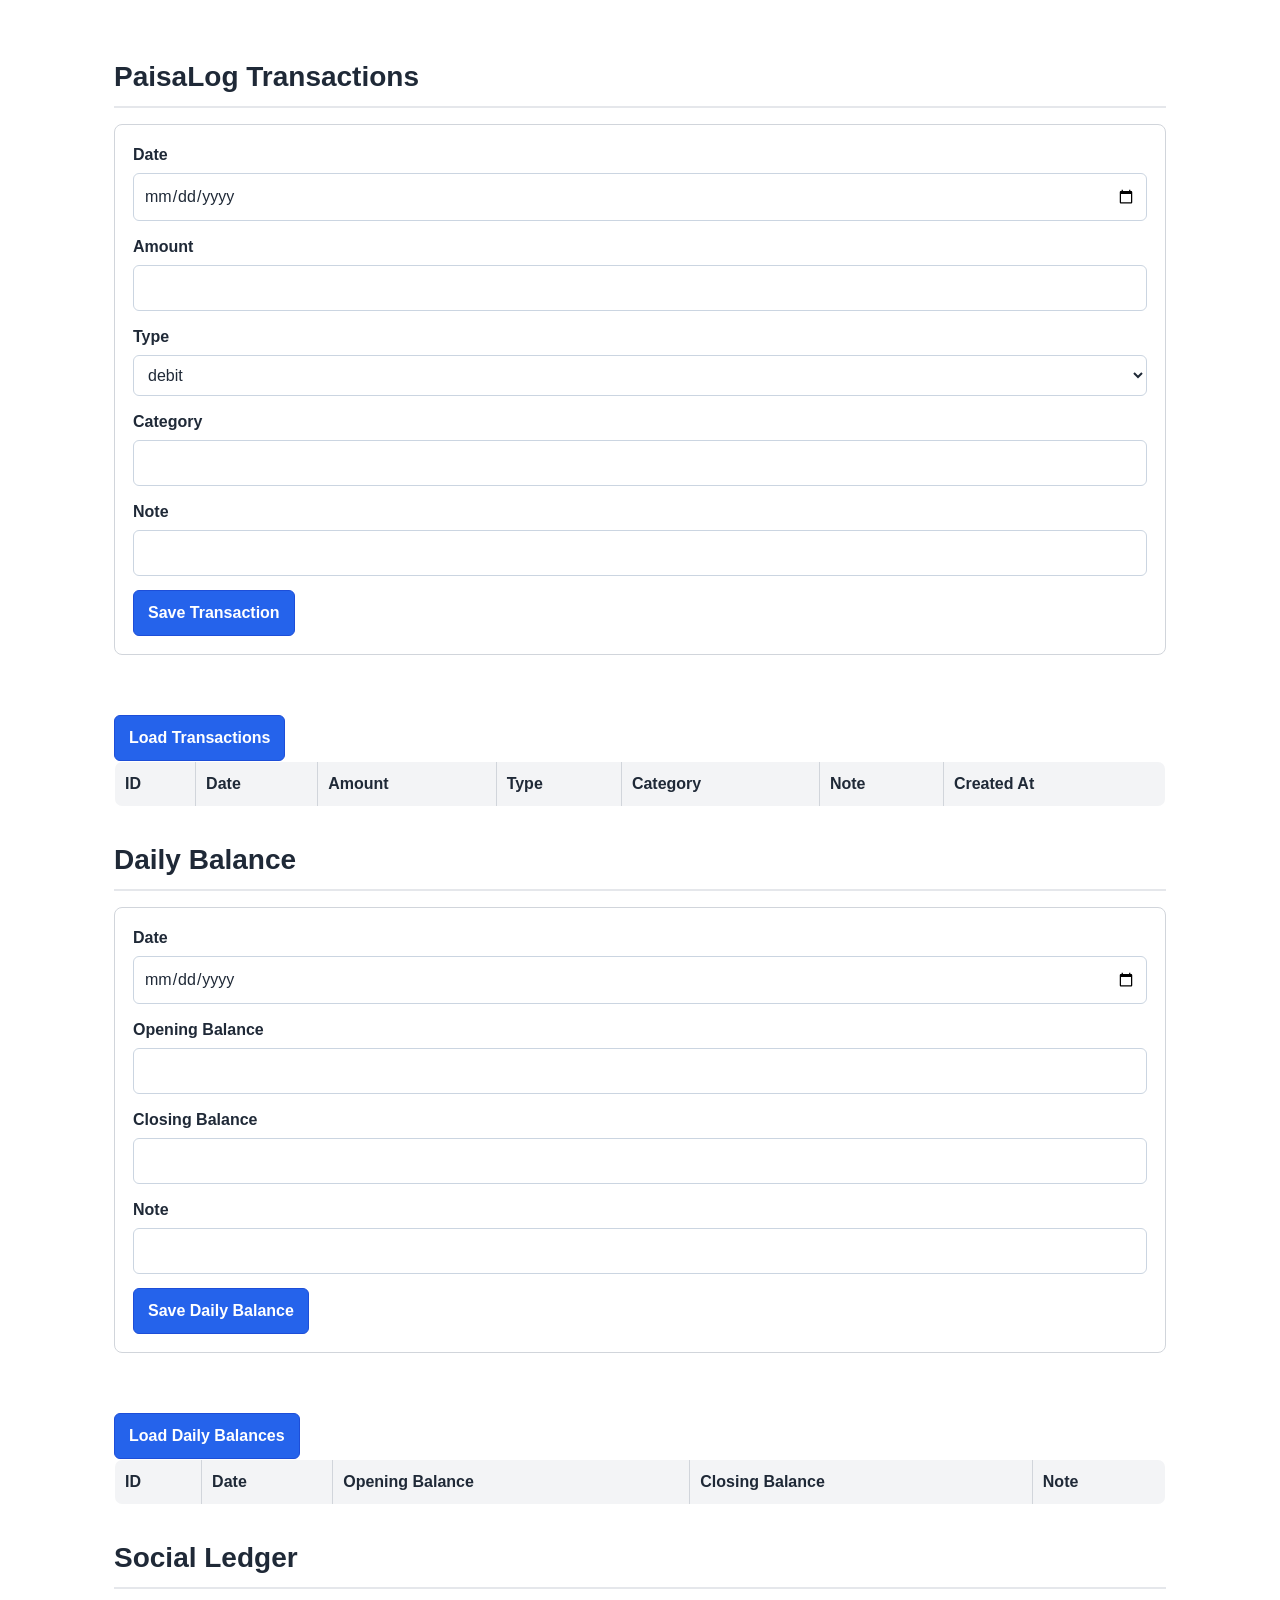
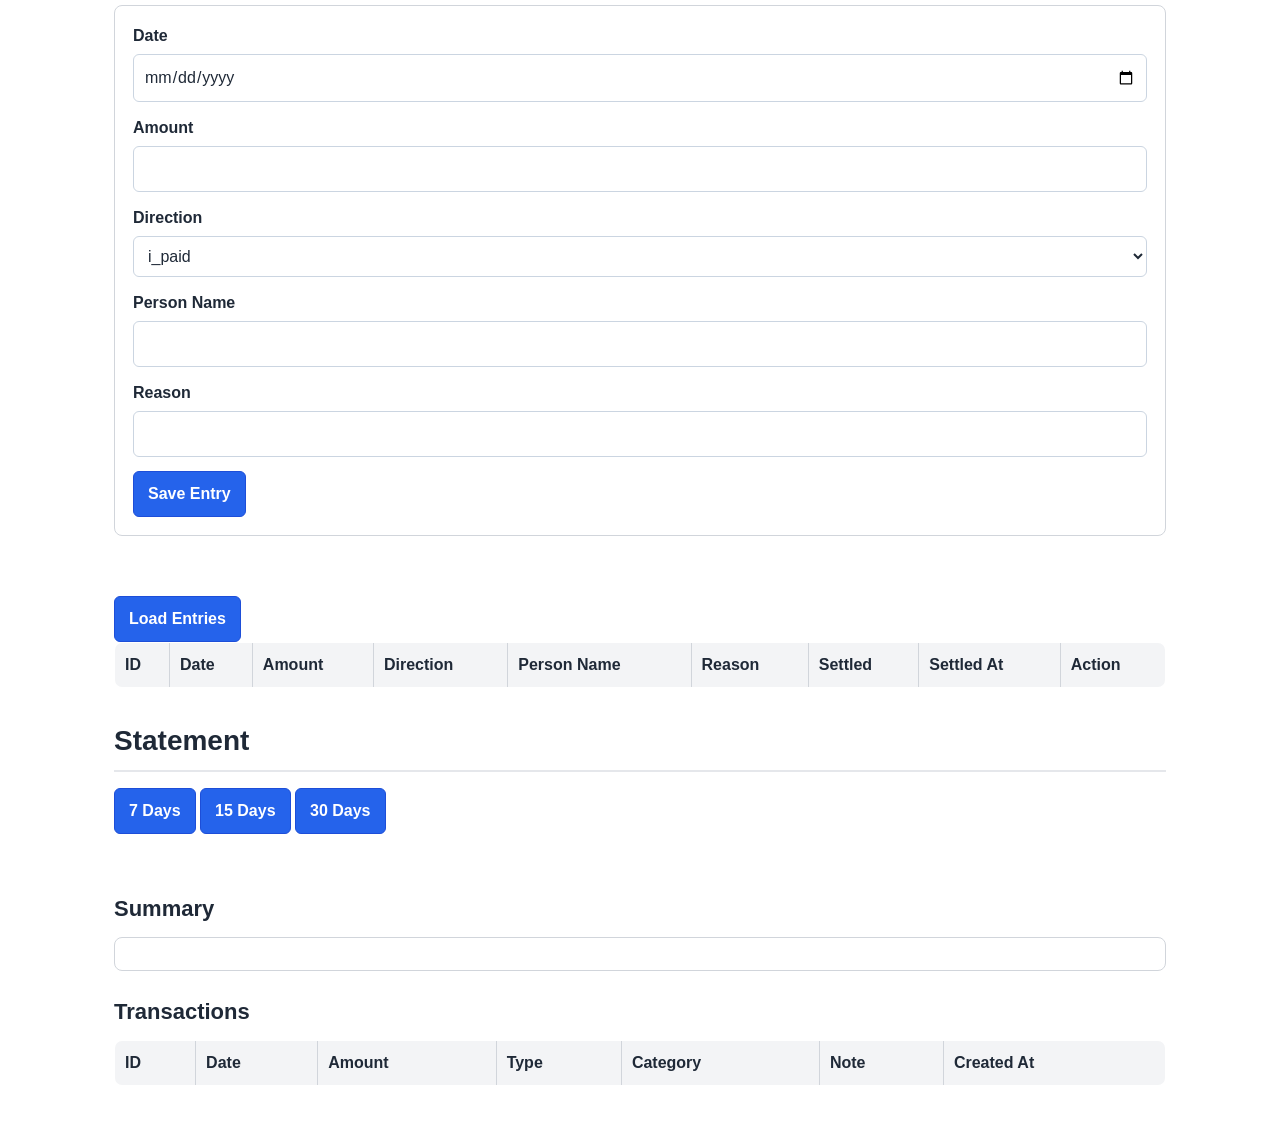
==== frontend/index.html @ 19e76c0c "refactor: move CSS to separate style.css file" ====
<!DOCTYPE html>
<html lang="en">
<head>
    <meta charset="UTF-8">
    <meta name="viewport" content="width=device-width, initial-scale=1.0">
    <title>PaisaLog</title>
    <link rel="stylesheet" href="style.css">
</head>
<body>
    <h1>PaisaLog Transactions</h1>

    <form id="transaction-form">
        <div>
            <label for="date">Date</label>
            <input type="date" id="date" name="date" required>
        </div>

        <div>
            <label for="amount">Amount</label>
            <input type="number" id="amount" name="amount" step="0.01" required>
        </div>

        <div>
            <label for="type">Type</label>
            <select id="type" name="type" required>
                <option value="debit">debit</option>
                <option value="credit">credit</option>
                <option value="deposit">deposit</option>
            </select>
        </div>

        <div>
            <label for="category">Category</label>
            <input type="text" id="category" name="category" required>
        </div>

        <div>
            <label for="note">Note</label>
            <input type="text" id="note" name="note">
        </div>

        <button type="submit">Save Transaction</button>
    </form>

    <p id="message"></p>

    <button type="button" id="load-transactions">Load Transactions</button>

    <table border="1">
        <thead>
            <tr>
                <th>ID</th>
                <th>Date</th>
                <th>Amount</th>
                <th>Type</th>
                <th>Category</th>
                <th>Note</th>
                <th>Created At</th>
            </tr>
        </thead>
        <tbody id="transactions-table-body"></tbody>
    </table>

    <h1>Daily Balance</h1>

    <form id="daily-balance-form">
        <div>
            <label for="daily-balance-date">Date</label>
            <input type="date" id="daily-balance-date" name="date" required>
        </div>

        <div>
            <label for="opening-balance">Opening Balance</label>
            <input type="number" id="opening-balance" name="opening_balance" step="0.01" required>
        </div>

        <div>
            <label for="closing-balance">Closing Balance</label>
            <input type="number" id="closing-balance" name="closing_balance" step="0.01" required>
        </div>

        <div>
            <label for="daily-balance-note">Note</label>
            <input type="text" id="daily-balance-note" name="note">
        </div>

        <button type="submit">Save Daily Balance</button>
    </form>

    <p id="daily-balance-message"></p>

    <button type="button" id="load-daily-balances">Load Daily Balances</button>

    <table border="1">
        <thead>
            <tr>
                <th>ID</th>
                <th>Date</th>
                <th>Opening Balance</th>
                <th>Closing Balance</th>
                <th>Note</th>
            </tr>
        </thead>
        <tbody id="daily-balances-table-body"></tbody>
    </table>

    <h1>Social Ledger</h1>

    <form id="social-ledger-form">
        <div>
            <label for="social-ledger-date">Date</label>
            <input type="date" id="social-ledger-date" name="date" required>
        </div>

        <div>
            <label for="social-ledger-amount">Amount</label>
            <input type="number" id="social-ledger-amount" name="amount" step="0.01" required>
        </div>

        <div>
            <label for="direction">Direction</label>
            <select id="direction" name="direction" required>
                <option value="i_paid">i_paid</option>
                <option value="they_paid">they_paid</option>
            </select>
        </div>

        <div>
            <label for="person-name">Person Name</label>
            <input type="text" id="person-name" name="person_name" required>
        </div>

        <div>
            <label for="reason">Reason</label>
            <input type="text" id="reason" name="reason">
        </div>

        <button type="submit">Save Entry</button>
    </form>

    <p id="social-ledger-message"></p>

    <button type="button" id="load-social-ledger">Load Entries</button>

    <table border="1">
        <thead>
            <tr>
                <th>ID</th>
                <th>Date</th>
                <th>Amount</th>
                <th>Direction</th>
                <th>Person Name</th>
                <th>Reason</th>
                <th>Settled</th>
                <th>Settled At</th>
                <th>Action</th>
            </tr>
        </thead>
        <tbody id="social-ledger-table-body"></tbody>
    </table>

    <h1>Statement</h1>

    <button type="button" id="statement-7-days">7 Days</button>
    <button type="button" id="statement-15-days">15 Days</button>
    <button type="button" id="statement-30-days">30 Days</button>

    <p id="statement-message"></p>

    <h2>Summary</h2>
    <div id="statement-summary"></div>

    <h2>Transactions</h2>
    <table border="1">
        <thead>
            <tr>
                <th>ID</th>
                <th>Date</th>
                <th>Amount</th>
                <th>Type</th>
                <th>Category</th>
                <th>Note</th>
                <th>Created At</th>
            </tr>
        </thead>
        <tbody id="statement-transactions-table-body"></tbody>
    </table>

    <script>
        const API_BASE_URL = "http://127.0.0.1:8000";

        const transactionForm = document.getElementById("transaction-form");
        const message = document.getElementById("message");
        const loadTransactionsButton = document.getElementById("load-transactions");
        const transactionsTableBody = document.getElementById("transactions-table-body");
        const dailyBalanceForm = document.getElementById("daily-balance-form");
        const dailyBalanceMessage = document.getElementById("daily-balance-message");
        const loadDailyBalancesButton = document.getElementById("load-daily-balances");
        const dailyBalancesTableBody = document.getElementById("daily-balances-table-body");
        const socialLedgerForm = document.getElementById("social-ledger-form");
        const socialLedgerMessage = document.getElementById("social-ledger-message");
        const loadSocialLedgerButton = document.getElementById("load-social-ledger");
        const socialLedgerTableBody = document.getElementById("social-ledger-table-body");
        const statement7DaysButton = document.getElementById("statement-7-days");
        const statement15DaysButton = document.getElementById("statement-15-days");
        const statement30DaysButton = document.getElementById("statement-30-days");
        const statementMessage = document.getElementById("statement-message");
        const statementSummary = document.getElementById("statement-summary");
        const statementTransactionsTableBody = document.getElementById("statement-transactions-table-body");

        transactionForm.addEventListener("submit", async function (event) {
            event.preventDefault();

            const transaction = {
                date: document.getElementById("date").value,
                amount: Number(document.getElementById("amount").value),
                type: document.getElementById("type").value,
                category: document.getElementById("category").value,
                note: document.getElementById("note").value
            };

            try {
                const response = await fetch(`${API_BASE_URL}/transactions`, {
                    method: "POST",
                    headers: {
                        "Content-Type": "application/json"
                    },
                    body: JSON.stringify(transaction)
                });

                if (!response.ok) {
                    throw new Error("Could not save transaction");
                }

                message.textContent = "Transaction saved successfully.";
                transactionForm.reset();
                loadTransactions();
            } catch (error) {
                message.textContent = `Error: ${error.message}`;
            }
        });

        loadTransactionsButton.addEventListener("click", loadTransactions);
        loadDailyBalancesButton.addEventListener("click", loadDailyBalances);
        loadSocialLedgerButton.addEventListener("click", loadSocialLedgerEntries);
        statement7DaysButton.addEventListener("click", function () {
            loadStatement(7);
        });
        statement15DaysButton.addEventListener("click", function () {
            loadStatement(15);
        });
        statement30DaysButton.addEventListener("click", function () {
            loadStatement(30);
        });

        dailyBalanceForm.addEventListener("submit", async function (event) {
            event.preventDefault();

            const dailyBalance = {
                date: document.getElementById("daily-balance-date").value,
                opening_balance: Number(document.getElementById("opening-balance").value),
                closing_balance: Number(document.getElementById("closing-balance").value),
                note: document.getElementById("daily-balance-note").value
            };

            try {
                const response = await fetch(`${API_BASE_URL}/daily-balance`, {
                    method: "POST",
                    headers: {
                        "Content-Type": "application/json"
                    },
                    body: JSON.stringify(dailyBalance)
                });

                if (!response.ok) {
                    throw new Error("Could not save daily balance");
                }

                dailyBalanceMessage.textContent = "Daily balance saved successfully.";
                dailyBalanceForm.reset();
                loadDailyBalances();
            } catch (error) {
                dailyBalanceMessage.textContent = `Error: ${error.message}`;
            }
        });

        socialLedgerForm.addEventListener("submit", async function (event) {
            event.preventDefault();

            const socialLedgerEntry = {
                date: document.getElementById("social-ledger-date").value,
                amount: Number(document.getElementById("social-ledger-amount").value),
                direction: document.getElementById("direction").value,
                person_name: document.getElementById("person-name").value,
                reason: document.getElementById("reason").value
            };

            try {
                const response = await fetch(`${API_BASE_URL}/social-ledger`, {
                    method: "POST",
                    headers: {
                        "Content-Type": "application/json"
                    },
                    body: JSON.stringify(socialLedgerEntry)
                });

                if (!response.ok) {
                    throw new Error("Could not save social ledger entry");
                }

                socialLedgerMessage.textContent = "Social ledger entry saved successfully.";
                socialLedgerForm.reset();
                loadSocialLedgerEntries();
            } catch (error) {
                socialLedgerMessage.textContent = `Error: ${error.message}`;
            }
        });

        async function loadTransactions() {
            try {
                const response = await fetch(`${API_BASE_URL}/transactions`);

                if (!response.ok) {
                    throw new Error("Could not load transactions");
                }

                const transactions = await response.json();
                transactionsTableBody.innerHTML = "";

                for (const transaction of transactions) {
                    const row = document.createElement("tr");

                    row.innerHTML = `
                        <td>${transaction.id}</td>
                        <td>${transaction.date}</td>
                        <td>${transaction.amount}</td>
                        <td>${transaction.type}</td>
                        <td>${transaction.category}</td>
                        <td>${transaction.note || ""}</td>
                        <td>${transaction.created_at}</td>
                    `;

                    transactionsTableBody.appendChild(row);
                }
            } catch (error) {
                message.textContent = `Error: ${error.message}`;
            }
        }

        async function loadDailyBalances() {
            try {
                const response = await fetch(`${API_BASE_URL}/daily-balance`);

                if (!response.ok) {
                    throw new Error("Could not load daily balances");
                }

                const dailyBalances = await response.json();
                dailyBalancesTableBody.innerHTML = "";

                for (const dailyBalance of dailyBalances) {
                    const row = document.createElement("tr");

                    row.innerHTML = `
                        <td>${dailyBalance.id}</td>
                        <td>${dailyBalance.date}</td>
                        <td>${dailyBalance.opening_balance}</td>
                        <td>${dailyBalance.closing_balance}</td>
                        <td>${dailyBalance.note || ""}</td>
                    `;

                    dailyBalancesTableBody.appendChild(row);
                }
            } catch (error) {
                dailyBalanceMessage.textContent = `Error: ${error.message}`;
            }
        }

        async function loadSocialLedgerEntries() {
            try {
                const response = await fetch(`${API_BASE_URL}/social-ledger`);

                if (!response.ok) {
                    throw new Error("Could not load social ledger entries");
                }

                const socialLedgerEntries = await response.json();
                socialLedgerTableBody.innerHTML = "";

                for (const entry of socialLedgerEntries) {
                    const row = document.createElement("tr");
                    const settleButton = entry.is_settled ? "" : `<button type="button" onclick="settleSocialLedgerEntry(${entry.id})">Settle</button>`;

                    row.innerHTML = `
                        <td>${entry.id}</td>
                        <td>${entry.date}</td>
                        <td>${entry.amount}</td>
                        <td>${entry.direction}</td>
                        <td>${entry.person_name}</td>
                        <td>${entry.reason || ""}</td>
                        <td>${entry.is_settled ? "Yes" : "No"}</td>
                        <td>${entry.settled_at || ""}</td>
                        <td>${settleButton}</td>
                    `;

                    socialLedgerTableBody.appendChild(row);
                }
            } catch (error) {
                socialLedgerMessage.textContent = `Error: ${error.message}`;
            }
        }

        async function settleSocialLedgerEntry(id) {
            try {
                const response = await fetch(`${API_BASE_URL}/social-ledger/${id}/settle`, {
                    method: "PATCH"
                });

                if (!response.ok) {
                    throw new Error("Could not settle social ledger entry");
                }

                socialLedgerMessage.textContent = "Social ledger entry settled successfully.";
                loadSocialLedgerEntries();
            } catch (error) {
                socialLedgerMessage.textContent = `Error: ${error.message}`;
            }
        }

        async function loadStatement(days) {
            try {
                const response = await fetch(`${API_BASE_URL}/statement?range=${days}`);

                if (!response.ok) {
                    throw new Error("Could not load statement");
                }

                const statement = await response.json();

                statementMessage.textContent = "";
                statementSummary.innerHTML = `
                    <p>Date From: ${statement.date_from}</p>
                    <p>Date To: ${statement.date_to}</p>
                    <p>Total Debit: ${statement.total_debit}</p>
                    <p>Total Credit: ${statement.total_credit}</p>
                    <p>Total Deposit: ${statement.total_deposit}</p>
                    <p>Net: ${statement.net}</p>
                `;

                statementTransactionsTableBody.innerHTML = "";

                for (const transaction of statement.transactions) {
                    const row = document.createElement("tr");

                    row.innerHTML = `
                        <td>${transaction.id}</td>
                        <td>${transaction.date}</td>
                        <td>${transaction.amount}</td>
                        <td>${transaction.type}</td>
                        <td>${transaction.category}</td>
                        <td>${transaction.note || ""}</td>
                        <td>${transaction.created_at}</td>
                    `;

                    statementTransactionsTableBody.appendChild(row);
                }
            } catch (error) {
                statementMessage.textContent = `Error: ${error.message}`;
            }
        }
    </script>
</body>
</html>
---- frontend/style.css ----
* {
    box-sizing: border-box;
}

body {
    max-width: 1100px;
    margin: 0 auto;
    padding: 24px;
    background: #ffffff;
    color: #1f2937;
    font-family: Arial, sans-serif;
    line-height: 1.5;
}

h1 {
    margin: 32px 0 16px;
    padding-bottom: 8px;
    border-bottom: 2px solid #e5e7eb;
    font-size: 28px;
}

h2 {
    margin: 24px 0 12px;
    font-size: 22px;
}

form,
table,
#statement-summary {
    width: 100%;
    margin-bottom: 20px;
    border: 1px solid #d1d5db;
    border-radius: 8px;
    background: #ffffff;
}

form {
    padding: 18px;
}

form div {
    margin-bottom: 14px;
}

label {
    display: block;
    margin-bottom: 6px;
    font-weight: 600;
}

input,
select {
    width: 100%;
    padding: 10px;
    border: 1px solid #cbd5e1;
    border-radius: 6px;
    background: #ffffff;
    color: #1f2937;
    font: inherit;
}

input:focus,
select:focus {
    outline: 2px solid #2563eb;
    outline-offset: 1px;
    border-color: #2563eb;
}

button {
    padding: 10px 14px;
    border: 1px solid #1d4ed8;
    border-radius: 6px;
    background: #2563eb;
    color: #ffffff;
    font: inherit;
    font-weight: 600;
    cursor: pointer;
}

button:hover {
    background: #1d4ed8;
}

p {
    min-height: 24px;
    margin: 10px 0 16px;
}

table {
    border-collapse: collapse;
    overflow: hidden;
}

th,
td {
    padding: 10px;
    border: 1px solid #d1d5db;
    text-align: left;
    vertical-align: top;
}

th {
    background: #f3f4f6;
    font-weight: 700;
}

tbody tr:nth-child(even) {
    background: #f9fafb;
}

tbody tr:hover {
    background: #eef2ff;
}

#statement-summary {
    padding: 16px;
}

#statement-summary p {
    margin: 6px 0;
    min-height: 0;
}

@media (max-width: 700px) {
    body {
        padding: 14px;
    }

    h1 {
        font-size: 24px;
    }

    h2 {
        font-size: 20px;
    }

    table {
        display: block;
        overflow-x: auto;
        white-space: nowrap;
    }

    button {
        width: 100%;
        margin-bottom: 8px;
    }
}
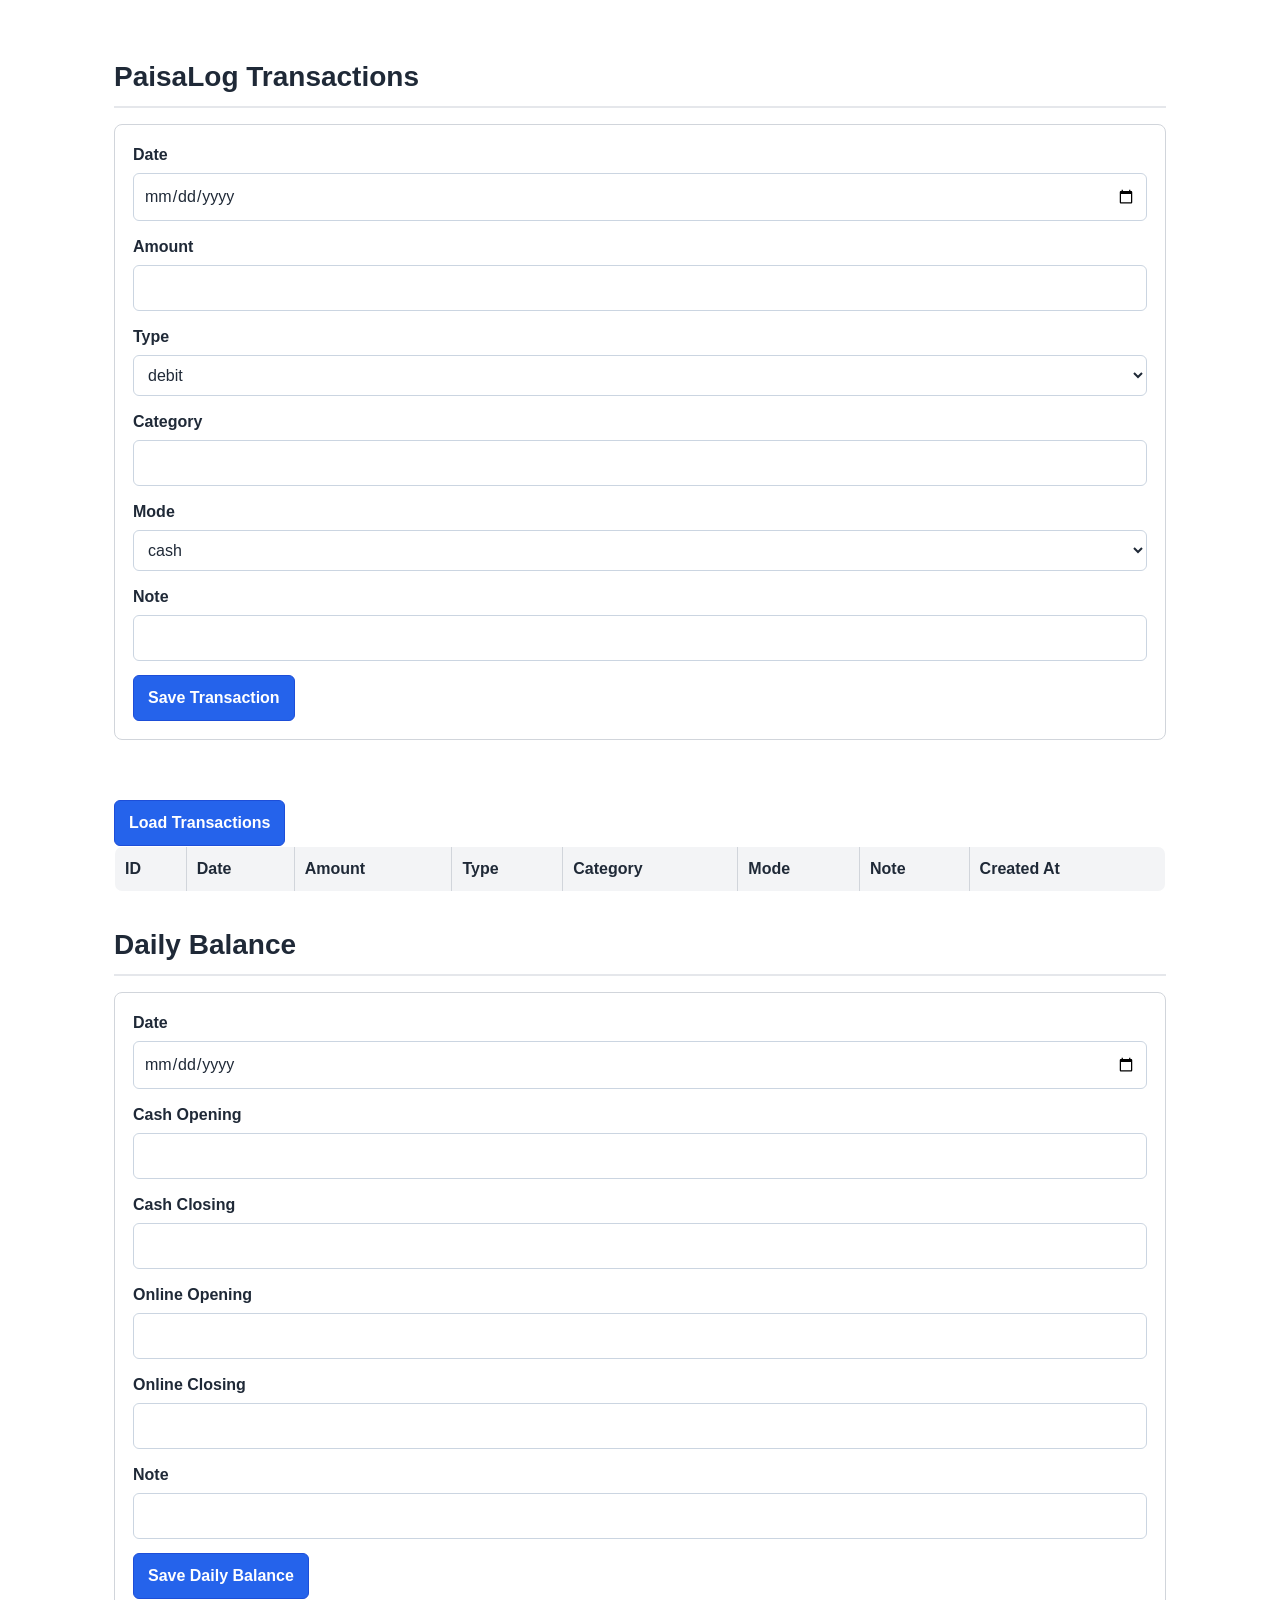
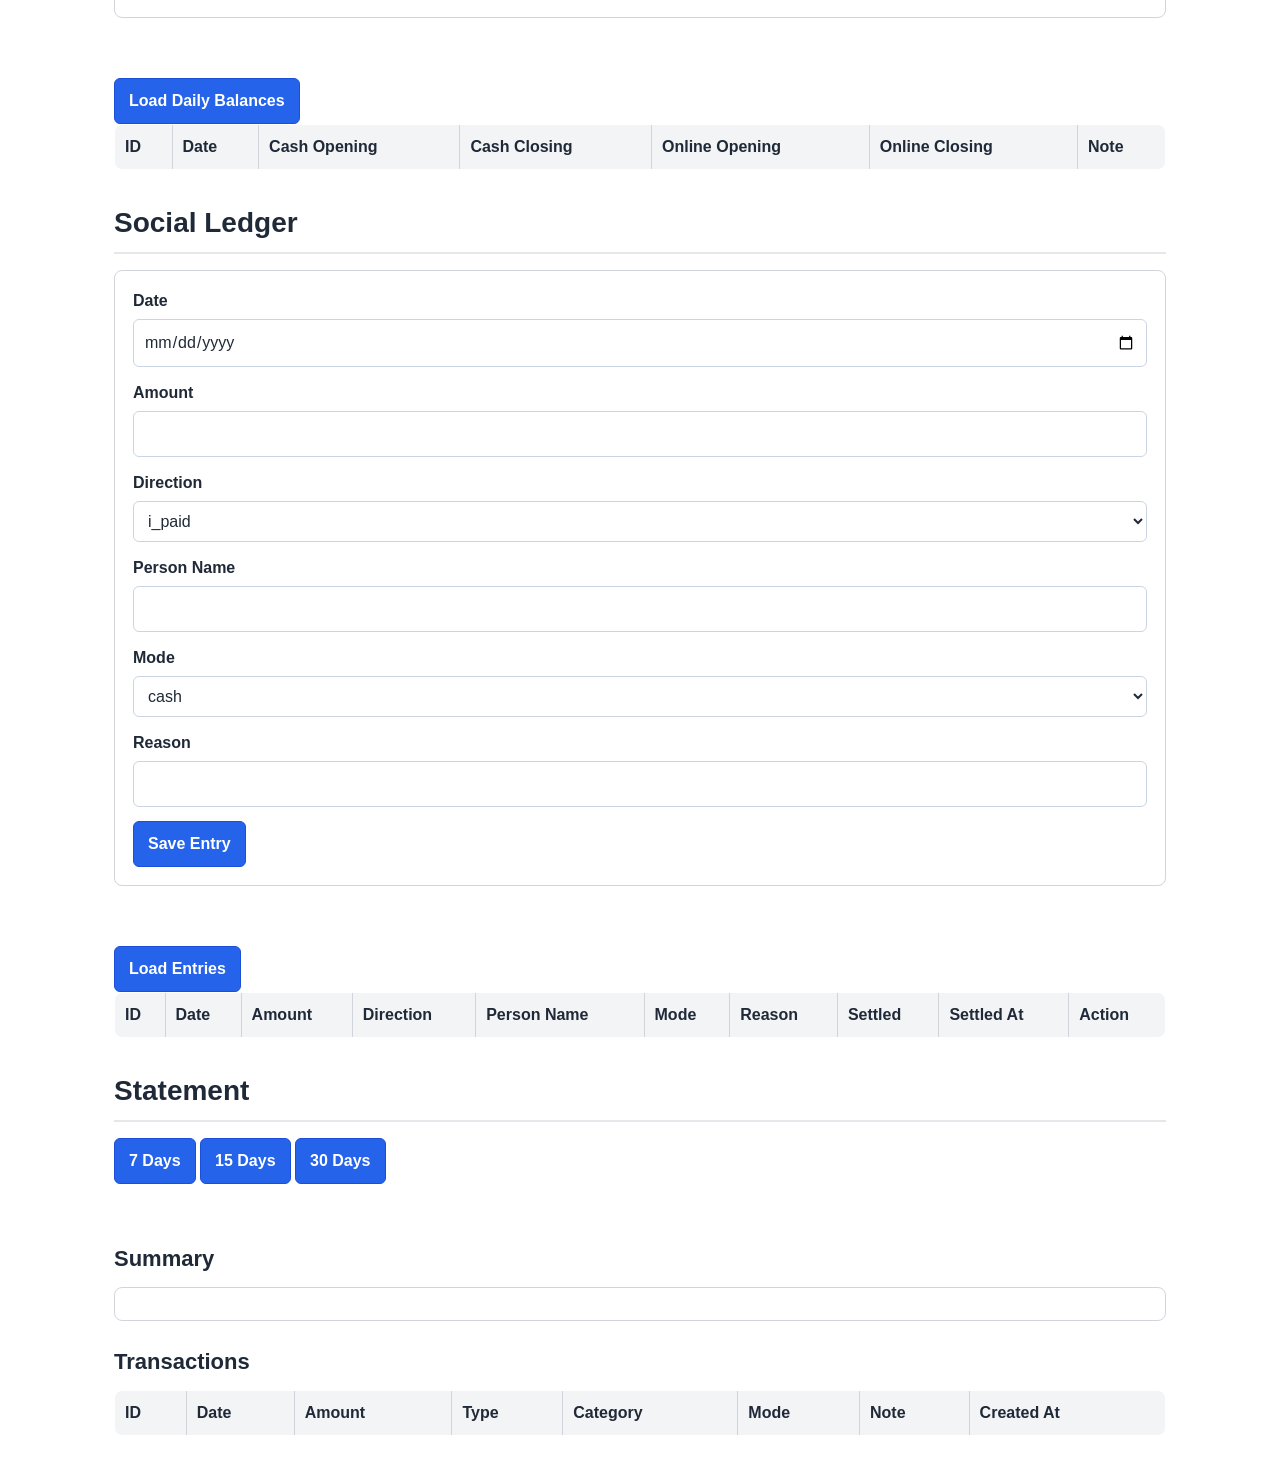
==== commit 2df43d6b: "feat: add cash/online mode to transactions, daily balance, and social ledger" ====
--- a/frontend/index.html
+++ b/frontend/index.html
@@ -35,6 +35,14 @@
         </div>
 
         <div>
+            <label for="mode">Mode</label>
+            <select id="mode" name="mode" required>
+                <option value="cash">cash</option>
+                <option value="online">online</option>
+            </select>
+        </div>
+
+        <div>
             <label for="note">Note</label>
             <input type="text" id="note" name="note">
         </div>
@@ -54,6 +62,7 @@
                 <th>Amount</th>
                 <th>Type</th>
                 <th>Category</th>
+                <th>Mode</th>
                 <th>Note</th>
                 <th>Created At</th>
             </tr>
@@ -70,13 +79,23 @@
         </div>
 
         <div>
-            <label for="opening-balance">Opening Balance</label>
-            <input type="number" id="opening-balance" name="opening_balance" step="0.01" required>
-        </div>
-
-        <div>
-            <label for="closing-balance">Closing Balance</label>
-            <input type="number" id="closing-balance" name="closing_balance" step="0.01" required>
+            <label for="cash-opening">Cash Opening</label>
+            <input type="number" id="cash-opening" name="cash_opening" step="0.01" required>
+        </div>
+
+        <div>
+            <label for="cash-closing">Cash Closing</label>
+            <input type="number" id="cash-closing" name="cash_closing" step="0.01" required>
+        </div>
+
+        <div>
+            <label for="online-opening">Online Opening</label>
+            <input type="number" id="online-opening" name="online_opening" step="0.01" required>
+        </div>
+
+        <div>
+            <label for="online-closing">Online Closing</label>
+            <input type="number" id="online-closing" name="online_closing" step="0.01" required>
         </div>
 
         <div>
@@ -96,8 +115,10 @@
             <tr>
                 <th>ID</th>
                 <th>Date</th>
-                <th>Opening Balance</th>
-                <th>Closing Balance</th>
+                <th>Cash Opening</th>
+                <th>Cash Closing</th>
+                <th>Online Opening</th>
+                <th>Online Closing</th>
                 <th>Note</th>
             </tr>
         </thead>
@@ -128,6 +149,14 @@
         <div>
             <label for="person-name">Person Name</label>
             <input type="text" id="person-name" name="person_name" required>
+        </div>
+
+        <div>
+            <label for="social-ledger-mode">Mode</label>
+            <select id="social-ledger-mode" name="mode" required>
+                <option value="cash">cash</option>
+                <option value="online">online</option>
+            </select>
         </div>
 
         <div>
@@ -150,6 +179,7 @@
                 <th>Amount</th>
                 <th>Direction</th>
                 <th>Person Name</th>
+                <th>Mode</th>
                 <th>Reason</th>
                 <th>Settled</th>
                 <th>Settled At</th>
@@ -179,6 +209,7 @@
                 <th>Amount</th>
                 <th>Type</th>
                 <th>Category</th>
+                <th>Mode</th>
                 <th>Note</th>
                 <th>Created At</th>
             </tr>
@@ -187,7 +218,9 @@
     </table>
 
     <script>
-        const API_BASE_URL = "http://127.0.0.1:8000";
+        const API_BASE_URL = window.location.hostname === "127.0.0.1" 
+            ? "http://127.0.0.1:8000" 
+            : `http://${window.location.hostname}:8000`;
 
         const transactionForm = document.getElementById("transaction-form");
         const message = document.getElementById("message");
@@ -216,6 +249,7 @@
                 amount: Number(document.getElementById("amount").value),
                 type: document.getElementById("type").value,
                 category: document.getElementById("category").value,
+                mode: document.getElementById("mode").value,
                 note: document.getElementById("note").value
             };
 
@@ -258,8 +292,10 @@
 
             const dailyBalance = {
                 date: document.getElementById("daily-balance-date").value,
-                opening_balance: Number(document.getElementById("opening-balance").value),
-                closing_balance: Number(document.getElementById("closing-balance").value),
+                cash_opening: Number(document.getElementById("cash-opening").value),
+                cash_closing: Number(document.getElementById("cash-closing").value),
+                online_opening: Number(document.getElementById("online-opening").value),
+                online_closing: Number(document.getElementById("online-closing").value),
                 note: document.getElementById("daily-balance-note").value
             };
 
@@ -292,6 +328,7 @@
                 amount: Number(document.getElementById("social-ledger-amount").value),
                 direction: document.getElementById("direction").value,
                 person_name: document.getElementById("person-name").value,
+                mode: document.getElementById("social-ledger-mode").value,
                 reason: document.getElementById("reason").value
             };
 
@@ -336,6 +373,7 @@
                         <td>${transaction.amount}</td>
                         <td>${transaction.type}</td>
                         <td>${transaction.category}</td>
+                        <td>${transaction.mode}</td>
                         <td>${transaction.note || ""}</td>
                         <td>${transaction.created_at}</td>
                     `;
@@ -364,8 +402,10 @@
                     row.innerHTML = `
                         <td>${dailyBalance.id}</td>
                         <td>${dailyBalance.date}</td>
-                        <td>${dailyBalance.opening_balance}</td>
-                        <td>${dailyBalance.closing_balance}</td>
+                        <td>${dailyBalance.cash_opening}</td>
+                        <td>${dailyBalance.cash_closing}</td>
+                        <td>${dailyBalance.online_opening}</td>
+                        <td>${dailyBalance.online_closing}</td>
                         <td>${dailyBalance.note || ""}</td>
                     `;
 
@@ -397,11 +437,21 @@
                         <td>${entry.amount}</td>
                         <td>${entry.direction}</td>
                         <td>${entry.person_name}</td>
+                        <td>${entry.mode}</td>
                         <td>${entry.reason || ""}</td>
                         <td>${entry.is_settled ? "Yes" : "No"}</td>
                         <td>${entry.settled_at || ""}</td>
                         <td>${settleButton}</td>
                     `;
+
+                    // Apply row classes based on direction and settled state
+                    if (entry.is_settled) {
+                        row.classList.add('ledger-settled');
+                    } else if (entry.direction === 'i_paid') {
+                        row.classList.add('ledger-i-paid');
+                    } else if (entry.direction === 'they_paid') {
+                        row.classList.add('ledger-they-paid');
+                    }
 
                     socialLedgerTableBody.appendChild(row);
                 }
@@ -458,6 +508,7 @@
                         <td>${transaction.amount}</td>
                         <td>${transaction.type}</td>
                         <td>${transaction.category}</td>
+                        <td>${transaction.mode}</td>
                         <td>${transaction.note || ""}</td>
                         <td>${transaction.created_at}</td>
                     `;
--- a/frontend/style.css
+++ b/frontend/style.css
@@ -112,6 +112,22 @@
     background: #eef2ff;
 }
 
+/* Social ledger row states */
+tbody tr.ledger-i-paid {
+    background-color: #fff4e6;
+}
+
+tbody tr.ledger-they-paid {
+    background-color: #ecfdf0;
+}
+
+/* Settled entries look faded and slightly crossed out */
+tbody tr.ledger-settled {
+    background-color: #f3f4f6;
+    color: #6b7280;
+    opacity: 0.85;
+    text-decoration: line-through;
+}
 #statement-summary {
     padding: 16px;
 }
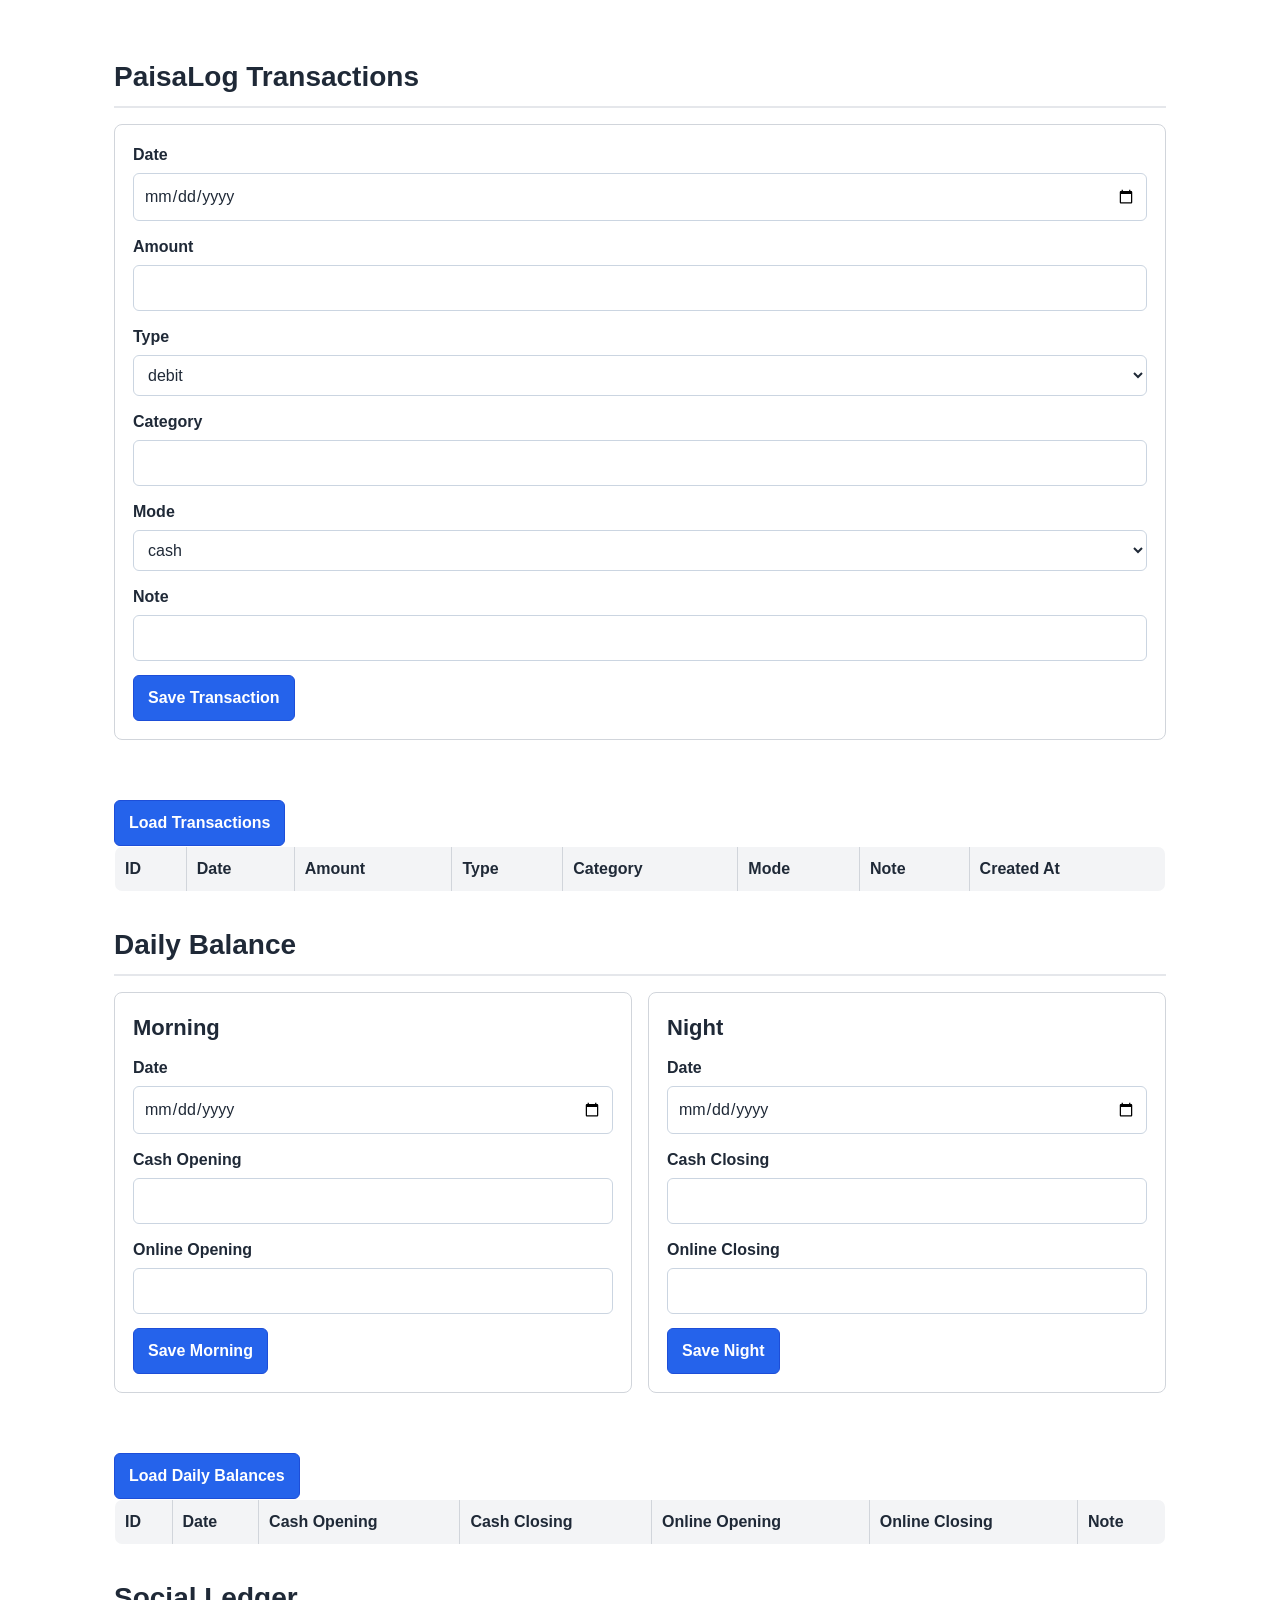
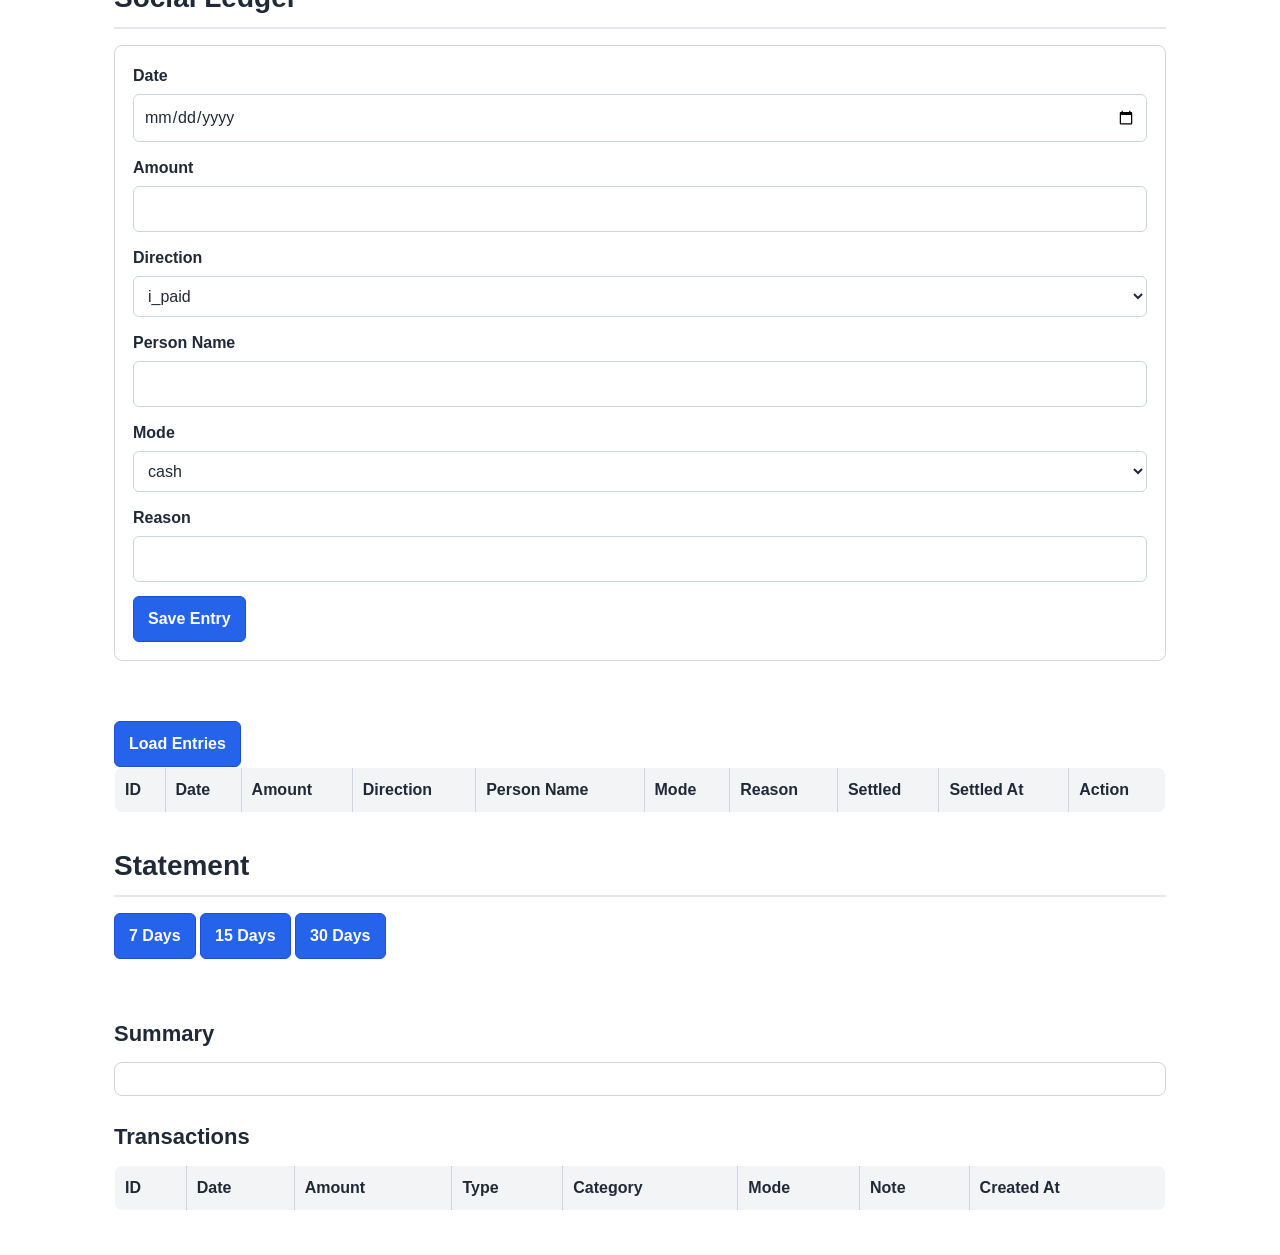
==== commit 4b7ecb77: "feat: split daily balance into morning/night panels with upsert" ====
--- a/frontend/index.html
+++ b/frontend/index.html
@@ -72,39 +72,49 @@
 
     <h1>Daily Balance</h1>
 
-    <form id="daily-balance-form">
-        <div>
-            <label for="daily-balance-date">Date</label>
-            <input type="date" id="daily-balance-date" name="date" required>
-        </div>
-
-        <div>
-            <label for="cash-opening">Cash Opening</label>
-            <input type="number" id="cash-opening" name="cash_opening" step="0.01" required>
-        </div>
-
-        <div>
-            <label for="cash-closing">Cash Closing</label>
-            <input type="number" id="cash-closing" name="cash_closing" step="0.01" required>
-        </div>
-
-        <div>
-            <label for="online-opening">Online Opening</label>
-            <input type="number" id="online-opening" name="online_opening" step="0.01" required>
-        </div>
-
-        <div>
-            <label for="online-closing">Online Closing</label>
-            <input type="number" id="online-closing" name="online_closing" step="0.01" required>
-        </div>
-
-        <div>
-            <label for="daily-balance-note">Note</label>
-            <input type="text" id="daily-balance-note" name="note">
-        </div>
-
-        <button type="submit">Save Daily Balance</button>
-    </form>
+    <div class="daily-balance-panels">
+        <form id="morning-balance-form" class="daily-balance-panel">
+            <h2>Morning</h2>
+
+            <div>
+                <label for="morning-balance-date">Date</label>
+                <input type="date" id="morning-balance-date" name="date" required>
+            </div>
+
+            <div>
+                <label for="cash-opening">Cash Opening</label>
+                <input type="number" id="cash-opening" name="cash_opening" step="0.01" required>
+            </div>
+
+            <div>
+                <label for="online-opening">Online Opening</label>
+                <input type="number" id="online-opening" name="online_opening" step="0.01" required>
+            </div>
+
+            <button type="submit">Save Morning</button>
+        </form>
+
+        <form id="night-balance-form" class="daily-balance-panel">
+            <h2>Night</h2>
+
+            <div>
+                <label for="night-balance-date">Date</label>
+                <input type="date" id="night-balance-date" name="date" required>
+            </div>
+
+            <div>
+                <label for="cash-closing">Cash Closing</label>
+                <input type="number" id="cash-closing" name="cash_closing" step="0.01" required>
+            </div>
+
+            <div>
+                <label for="online-closing">Online Closing</label>
+                <input type="number" id="online-closing" name="online_closing" step="0.01" required>
+            </div>
+
+            <button type="submit">Save Night</button>
+        </form>
+    </div>
 
     <p id="daily-balance-message"></p>
 
@@ -226,7 +236,8 @@
         const message = document.getElementById("message");
         const loadTransactionsButton = document.getElementById("load-transactions");
         const transactionsTableBody = document.getElementById("transactions-table-body");
-        const dailyBalanceForm = document.getElementById("daily-balance-form");
+        const morningBalanceForm = document.getElementById("morning-balance-form");
+        const nightBalanceForm = document.getElementById("night-balance-form");
         const dailyBalanceMessage = document.getElementById("daily-balance-message");
         const loadDailyBalancesButton = document.getElementById("load-daily-balances");
         const dailyBalancesTableBody = document.getElementById("daily-balances-table-body");
@@ -287,18 +298,31 @@
             loadStatement(30);
         });
 
-        dailyBalanceForm.addEventListener("submit", async function (event) {
+        morningBalanceForm.addEventListener("submit", async function (event) {
             event.preventDefault();
 
             const dailyBalance = {
-                date: document.getElementById("daily-balance-date").value,
+                date: document.getElementById("morning-balance-date").value,
                 cash_opening: Number(document.getElementById("cash-opening").value),
+                online_opening: Number(document.getElementById("online-opening").value)
+            };
+
+            await saveDailyBalance(dailyBalance, morningBalanceForm, "Morning balance saved successfully.");
+        });
+
+        nightBalanceForm.addEventListener("submit", async function (event) {
+            event.preventDefault();
+
+            const dailyBalance = {
+                date: document.getElementById("night-balance-date").value,
                 cash_closing: Number(document.getElementById("cash-closing").value),
-                online_opening: Number(document.getElementById("online-opening").value),
                 online_closing: Number(document.getElementById("online-closing").value),
-                note: document.getElementById("daily-balance-note").value
             };
 
+            await saveDailyBalance(dailyBalance, nightBalanceForm, "Night balance saved successfully.");
+        });
+
+        async function saveDailyBalance(dailyBalance, form, successMessage) {
             try {
                 const response = await fetch(`${API_BASE_URL}/daily-balance`, {
                     method: "POST",
@@ -312,13 +336,13 @@
                     throw new Error("Could not save daily balance");
                 }
 
-                dailyBalanceMessage.textContent = "Daily balance saved successfully.";
-                dailyBalanceForm.reset();
+                dailyBalanceMessage.textContent = successMessage;
+                form.reset();
                 loadDailyBalances();
             } catch (error) {
                 dailyBalanceMessage.textContent = `Error: ${error.message}`;
             }
-        });
+        }
 
         socialLedgerForm.addEventListener("submit", async function (event) {
             event.preventDefault();
@@ -402,10 +426,10 @@
                     row.innerHTML = `
                         <td>${dailyBalance.id}</td>
                         <td>${dailyBalance.date}</td>
-                        <td>${dailyBalance.cash_opening}</td>
-                        <td>${dailyBalance.cash_closing}</td>
-                        <td>${dailyBalance.online_opening}</td>
-                        <td>${dailyBalance.online_closing}</td>
+                        <td>${dailyBalance.cash_opening ?? ""}</td>
+                        <td>${dailyBalance.cash_closing ?? ""}</td>
+                        <td>${dailyBalance.online_opening ?? ""}</td>
+                        <td>${dailyBalance.online_closing ?? ""}</td>
                         <td>${dailyBalance.note || ""}</td>
                     `;
 
--- a/frontend/style.css
+++ b/frontend/style.css
@@ -36,6 +36,22 @@
 
 form {
     padding: 18px;
+}
+
+.daily-balance-panels {
+    display: flex;
+    gap: 16px;
+    align-items: flex-start;
+    margin-bottom: 20px;
+}
+
+.daily-balance-panel {
+    flex: 1 1 0;
+    margin-bottom: 0;
+}
+
+.daily-balance-panel h2 {
+    margin-top: 0;
 }
 
 form div {
@@ -156,6 +172,14 @@
         white-space: nowrap;
     }
 
+    .daily-balance-panels {
+        flex-direction: column;
+    }
+
+    .daily-balance-panel {
+        width: 100%;
+    }
+
     button {
         width: 100%;
         margin-bottom: 8px;
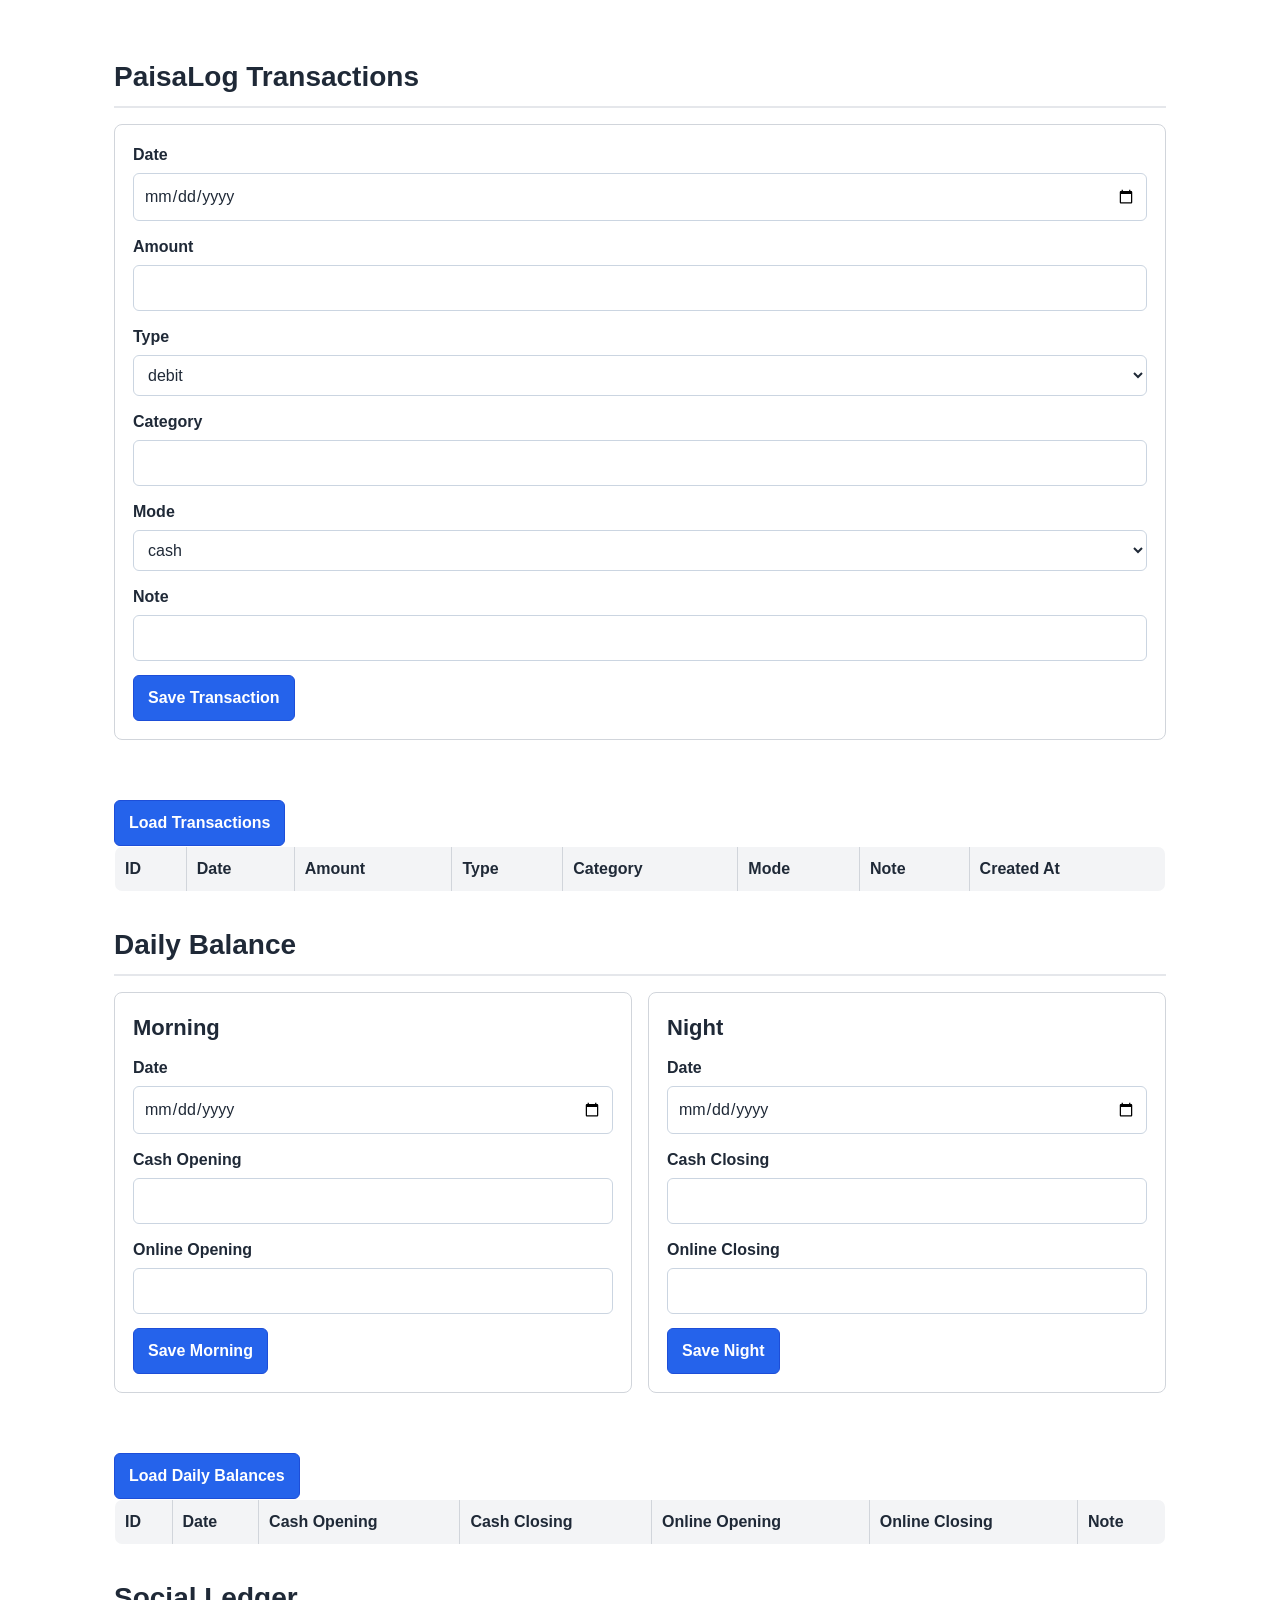
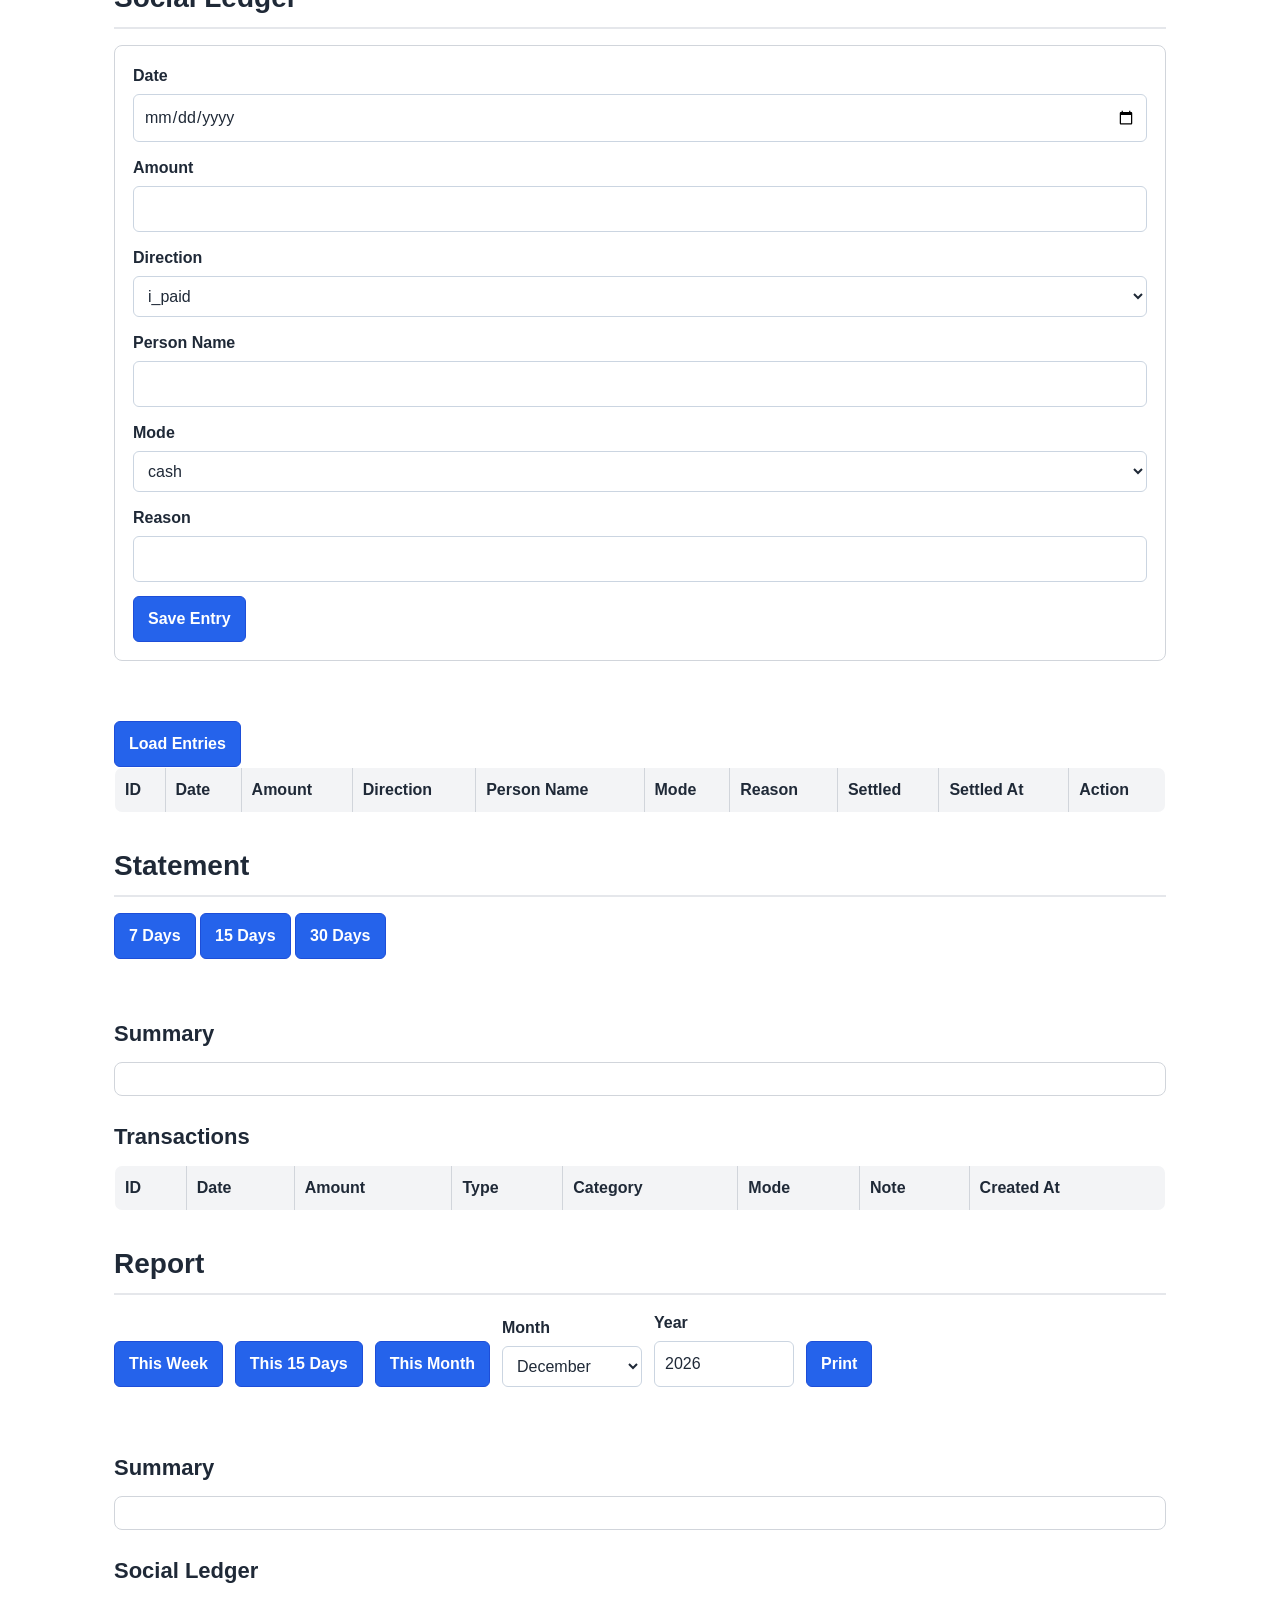
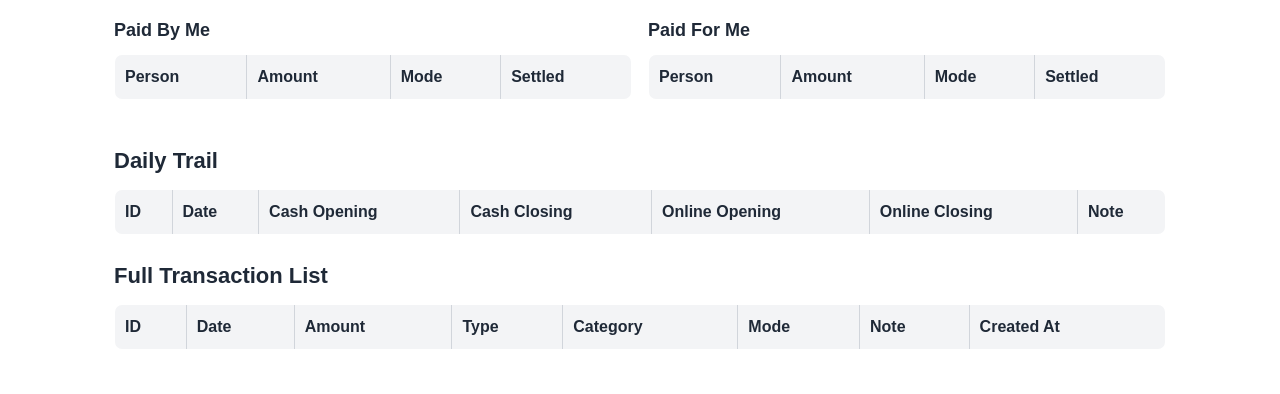
==== commit ecb4c7ae: "feat: add weekly, 15-day and monthly accountability report" ====
--- a/frontend/index.html
+++ b/frontend/index.html
@@ -226,6 +226,112 @@
         </thead>
         <tbody id="statement-transactions-table-body"></tbody>
     </table>
+
+    <h1>Report</h1>
+
+    <div class="report-controls">
+        <button type="button" id="report-weekly">This Week</button>
+        <button type="button" id="report-15-days">This 15 Days</button>
+        <button type="button" id="report-monthly">This Month</button>
+
+        <div>
+            <label for="report-month">Month</label>
+            <select id="report-month">
+                <option value="1">January</option>
+                <option value="2">February</option>
+                <option value="3">March</option>
+                <option value="4">April</option>
+                <option value="5">May</option>
+                <option value="6">June</option>
+                <option value="7">July</option>
+                <option value="8">August</option>
+                <option value="9">September</option>
+                <option value="10">October</option>
+                <option value="11">November</option>
+                <option value="12">December</option>
+            </select>
+        </div>
+
+        <div>
+            <label for="report-year">Year</label>
+            <input type="number" id="report-year" min="2000" max="2100">
+        </div>
+
+        <button type="button" id="print-report">Print</button>
+    </div>
+
+    <p id="report-message"></p>
+
+    <section id="report-output">
+        <h2>Summary</h2>
+        <div id="report-summary"></div>
+
+        <h2>Social Ledger</h2>
+        <div class="report-social-lists">
+            <div>
+                <h3>Paid By Me</h3>
+                <table border="1">
+                    <thead>
+                        <tr>
+                            <th>Person</th>
+                            <th>Amount</th>
+                            <th>Mode</th>
+                            <th>Settled</th>
+                        </tr>
+                    </thead>
+                    <tbody id="report-paid-by-me-table-body"></tbody>
+                </table>
+            </div>
+
+            <div>
+                <h3>Paid For Me</h3>
+                <table border="1">
+                    <thead>
+                        <tr>
+                            <th>Person</th>
+                            <th>Amount</th>
+                            <th>Mode</th>
+                            <th>Settled</th>
+                        </tr>
+                    </thead>
+                    <tbody id="report-paid-for-me-table-body"></tbody>
+                </table>
+            </div>
+        </div>
+
+        <h2>Daily Trail</h2>
+        <table border="1">
+            <thead>
+                <tr>
+                    <th>ID</th>
+                    <th>Date</th>
+                    <th>Cash Opening</th>
+                    <th>Cash Closing</th>
+                    <th>Online Opening</th>
+                    <th>Online Closing</th>
+                    <th>Note</th>
+                </tr>
+            </thead>
+            <tbody id="report-daily-trail-table-body"></tbody>
+        </table>
+
+        <h2>Full Transaction List</h2>
+        <table border="1">
+            <thead>
+                <tr>
+                    <th>ID</th>
+                    <th>Date</th>
+                    <th>Amount</th>
+                    <th>Type</th>
+                    <th>Category</th>
+                    <th>Mode</th>
+                    <th>Note</th>
+                    <th>Created At</th>
+                </tr>
+            </thead>
+            <tbody id="report-transactions-table-body"></tbody>
+        </table>
+    </section>
 
     <script>
         const API_BASE_URL = window.location.hostname === "127.0.0.1" 
@@ -251,6 +357,22 @@
         const statementMessage = document.getElementById("statement-message");
         const statementSummary = document.getElementById("statement-summary");
         const statementTransactionsTableBody = document.getElementById("statement-transactions-table-body");
+        const reportWeeklyButton = document.getElementById("report-weekly");
+        const report15DaysButton = document.getElementById("report-15-days");
+        const reportMonthlyButton = document.getElementById("report-monthly");
+        const reportMonthSelect = document.getElementById("report-month");
+        const reportYearInput = document.getElementById("report-year");
+        const printReportButton = document.getElementById("print-report");
+        const reportMessage = document.getElementById("report-message");
+        const reportSummary = document.getElementById("report-summary");
+        const reportPaidByMeTableBody = document.getElementById("report-paid-by-me-table-body");
+        const reportPaidForMeTableBody = document.getElementById("report-paid-for-me-table-body");
+        const reportDailyTrailTableBody = document.getElementById("report-daily-trail-table-body");
+        const reportTransactionsTableBody = document.getElementById("report-transactions-table-body");
+
+        const today = new Date();
+        reportMonthSelect.value = String(today.getMonth() + 1);
+        reportYearInput.value = today.getFullYear();
 
         transactionForm.addEventListener("submit", async function (event) {
             event.preventDefault();
@@ -296,6 +418,18 @@
         });
         statement30DaysButton.addEventListener("click", function () {
             loadStatement(30);
+        });
+        reportWeeklyButton.addEventListener("click", function () {
+            loadReport("weekly");
+        });
+        report15DaysButton.addEventListener("click", function () {
+            loadReport("15days");
+        });
+        reportMonthlyButton.addEventListener("click", function () {
+            loadReport("monthly");
+        });
+        printReportButton.addEventListener("click", function () {
+            window.print();
         });
 
         morningBalanceForm.addEventListener("submit", async function (event) {
@@ -543,6 +677,114 @@
                 statementMessage.textContent = `Error: ${error.message}`;
             }
         }
+
+        async function loadReport(reportType) {
+            try {
+                let reportUrl = `${API_BASE_URL}/report?type=${reportType}`;
+
+                if (reportType === "monthly") {
+                    reportUrl += `&month=${reportMonthSelect.value}&year=${reportYearInput.value}`;
+                }
+
+                const response = await fetch(reportUrl);
+
+                if (!response.ok) {
+                    throw new Error("Could not load report");
+                }
+
+                const report = await response.json();
+                renderReport(report);
+            } catch (error) {
+                reportMessage.textContent = `Error: ${error.message}`;
+            }
+        }
+
+        function formatAmount(value) {
+            return Number(value || 0).toFixed(2);
+        }
+
+        function renderReport(report) {
+            reportMessage.textContent = "";
+            reportSummary.innerHTML = `
+                <div><span>Report Type</span><strong>${report.report_type}</strong></div>
+                <div><span>Date From</span><strong>${report.date_from}</strong></div>
+                <div><span>Date To</span><strong>${report.date_to}</strong></div>
+                <div><span>Opening Balance</span><strong>${formatAmount(report.opening_balance)}</strong></div>
+                <div><span>Closing Balance</span><strong>${formatAmount(report.closing_balance)}</strong></div>
+                <div><span>Total Credit</span><strong>${formatAmount(report.total_credit)}</strong></div>
+                <div><span>Total Deposit</span><strong>${formatAmount(report.total_deposit)}</strong></div>
+                <div><span>Total Debit</span><strong>${formatAmount(report.total_debit)}</strong></div>
+                <div><span>Cash Spent</span><strong>${formatAmount(report.cash_spent)}</strong></div>
+                <div><span>Online Spent</span><strong>${formatAmount(report.online_spent)}</strong></div>
+                <div><span>Unsettled Count</span><strong>${report.unsettled_count}</strong></div>
+                <div><span>Unsettled Total</span><strong>${formatAmount(report.unsettled_total)}</strong></div>
+                <div><span>Net</span><strong>${formatAmount(report.net)}</strong></div>
+                <div><span>Accountability Gap</span><strong>${formatAmount(report.accountability_gap)}</strong></div>
+            `;
+
+            renderSocialReportRows(reportPaidByMeTableBody, report.social_paid_by_me);
+            renderSocialReportRows(reportPaidForMeTableBody, report.social_paid_for_me);
+            renderReportDailyTrail(report.daily_trail);
+            renderReportTransactions(report.transactions);
+        }
+
+        function renderSocialReportRows(tableBody, entries) {
+            tableBody.innerHTML = "";
+
+            for (const entry of entries) {
+                const row = document.createElement("tr");
+
+                row.innerHTML = `
+                    <td>${entry.person_name}</td>
+                    <td>${formatAmount(entry.amount)}</td>
+                    <td>${entry.mode}</td>
+                    <td>${entry.is_settled ? "Yes" : "No"}</td>
+                `;
+
+                tableBody.appendChild(row);
+            }
+        }
+
+        function renderReportDailyTrail(dailyTrail) {
+            reportDailyTrailTableBody.innerHTML = "";
+
+            for (const dailyBalance of dailyTrail) {
+                const row = document.createElement("tr");
+
+                row.innerHTML = `
+                    <td>${dailyBalance.id}</td>
+                    <td>${dailyBalance.date}</td>
+                    <td>${dailyBalance.cash_opening ?? ""}</td>
+                    <td>${dailyBalance.cash_closing ?? ""}</td>
+                    <td>${dailyBalance.online_opening ?? ""}</td>
+                    <td>${dailyBalance.online_closing ?? ""}</td>
+                    <td>${dailyBalance.note || ""}</td>
+                `;
+
+                reportDailyTrailTableBody.appendChild(row);
+            }
+        }
+
+        function renderReportTransactions(transactions) {
+            reportTransactionsTableBody.innerHTML = "";
+
+            for (const transaction of transactions) {
+                const row = document.createElement("tr");
+
+                row.innerHTML = `
+                    <td>${transaction.id}</td>
+                    <td>${transaction.date}</td>
+                    <td>${formatAmount(transaction.amount)}</td>
+                    <td>${transaction.type}</td>
+                    <td>${transaction.category}</td>
+                    <td>${transaction.mode}</td>
+                    <td>${transaction.note || ""}</td>
+                    <td>${transaction.created_at}</td>
+                `;
+
+                reportTransactionsTableBody.appendChild(row);
+            }
+        }
     </script>
 </body>
 </html>
--- a/frontend/style.css
+++ b/frontend/style.css
@@ -24,9 +24,15 @@
     font-size: 22px;
 }
 
+h3 {
+    margin: 18px 0 10px;
+    font-size: 18px;
+}
+
 form,
 table,
-#statement-summary {
+#statement-summary,
+#report-summary {
     width: 100%;
     margin-bottom: 20px;
     border: 1px solid #d1d5db;
@@ -52,6 +58,28 @@
 
 .daily-balance-panel h2 {
     margin-top: 0;
+}
+
+.report-controls {
+    display: flex;
+    flex-wrap: wrap;
+    gap: 12px;
+    align-items: end;
+    margin-bottom: 16px;
+}
+
+.report-controls div {
+    min-width: 140px;
+}
+
+.report-social-lists {
+    display: flex;
+    gap: 16px;
+    align-items: flex-start;
+}
+
+.report-social-lists > div {
+    flex: 1 1 0;
 }
 
 form div {
@@ -153,6 +181,32 @@
     min-height: 0;
 }
 
+#report-summary {
+    display: grid;
+    grid-template-columns: repeat(auto-fit, minmax(190px, 1fr));
+    gap: 12px;
+    padding: 16px;
+}
+
+#report-summary div {
+    padding: 10px;
+    border: 1px solid #e5e7eb;
+    border-radius: 6px;
+    background: #f9fafb;
+}
+
+#report-summary span {
+    display: block;
+    margin-bottom: 4px;
+    color: #6b7280;
+    font-size: 13px;
+}
+
+#report-summary strong {
+    display: block;
+    font-size: 18px;
+}
+
 @media (max-width: 700px) {
     body {
         padding: 14px;
@@ -180,8 +234,41 @@
         width: 100%;
     }
 
+    .report-controls,
+    .report-social-lists {
+        flex-direction: column;
+    }
+
+    .report-controls div,
+    .report-social-lists > div {
+        width: 100%;
+    }
+
     button {
         width: 100%;
         margin-bottom: 8px;
     }
 }
+
+@media print {
+    body {
+        max-width: none;
+        padding: 0;
+    }
+
+    form,
+    button,
+    #statement-message,
+    #report-message,
+    .report-controls {
+        display: none;
+    }
+
+    table {
+        page-break-inside: auto;
+    }
+
+    tr {
+        page-break-inside: avoid;
+    }
+}
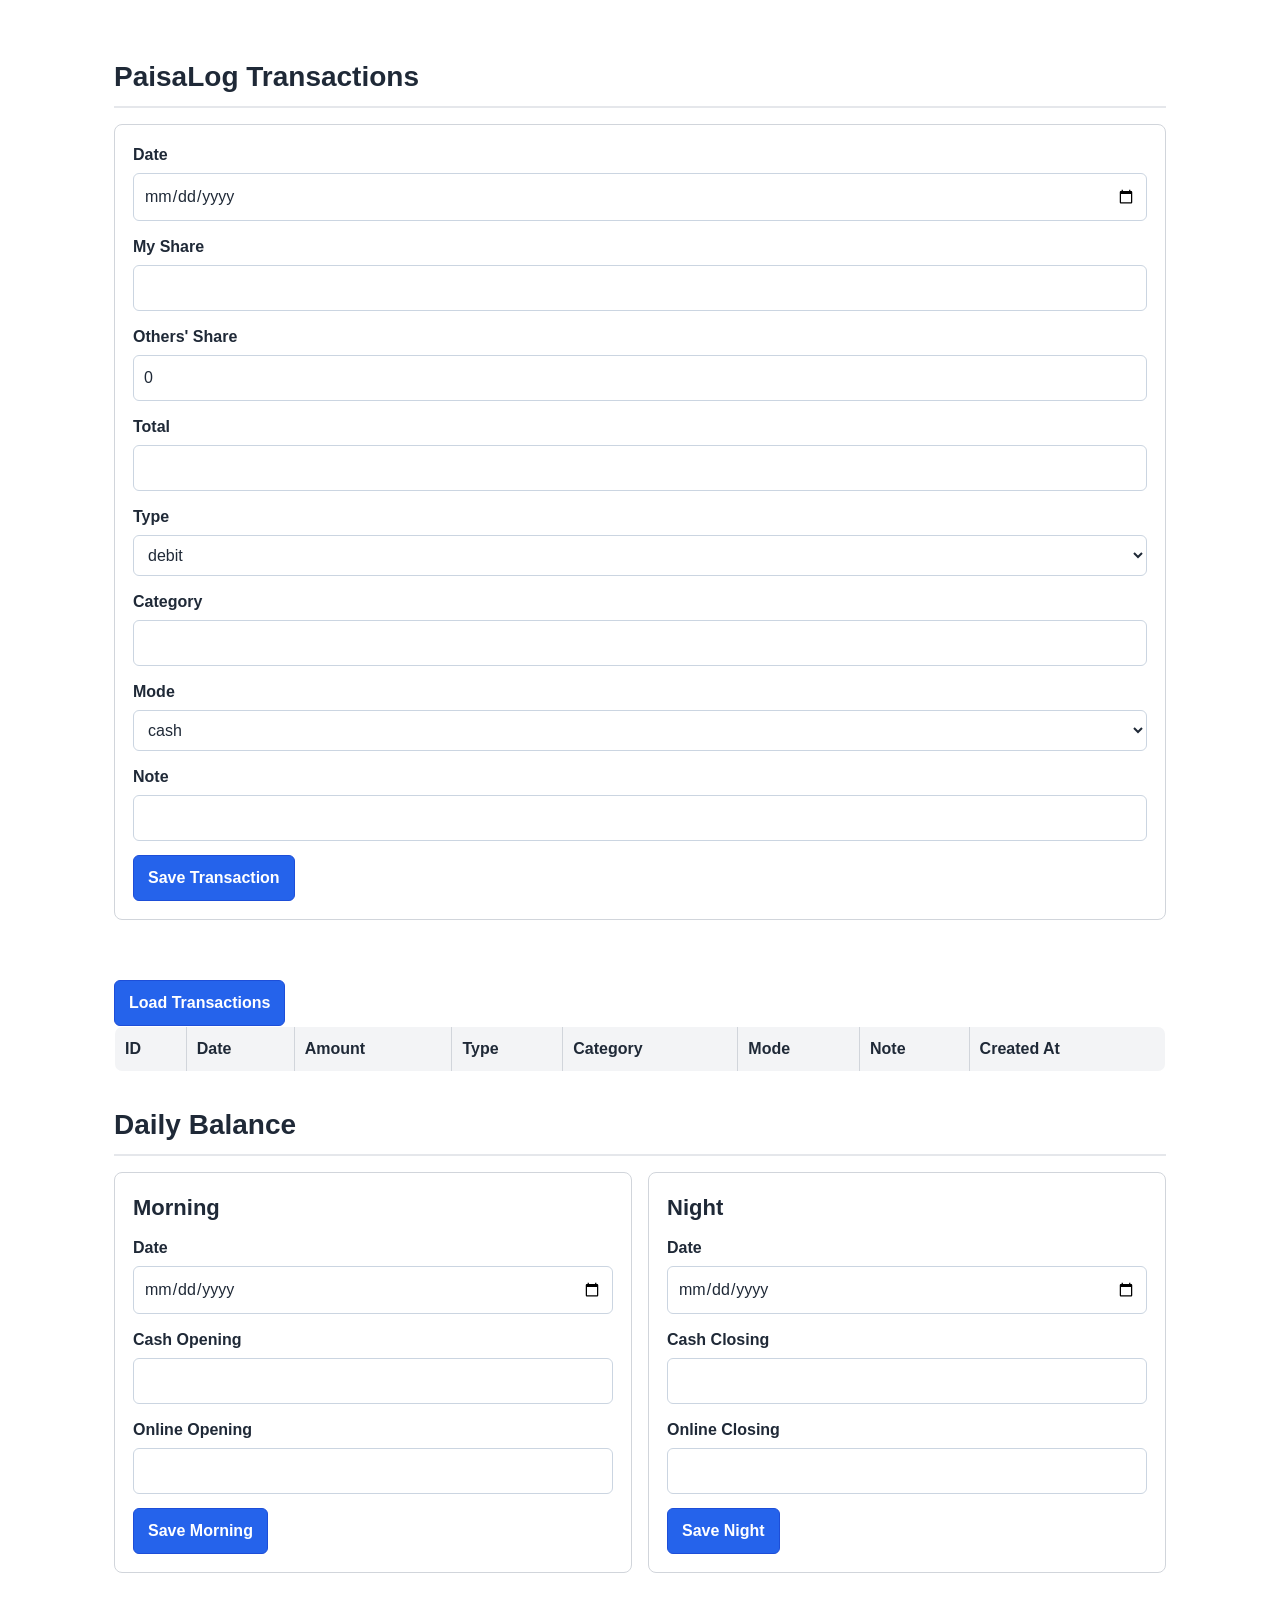
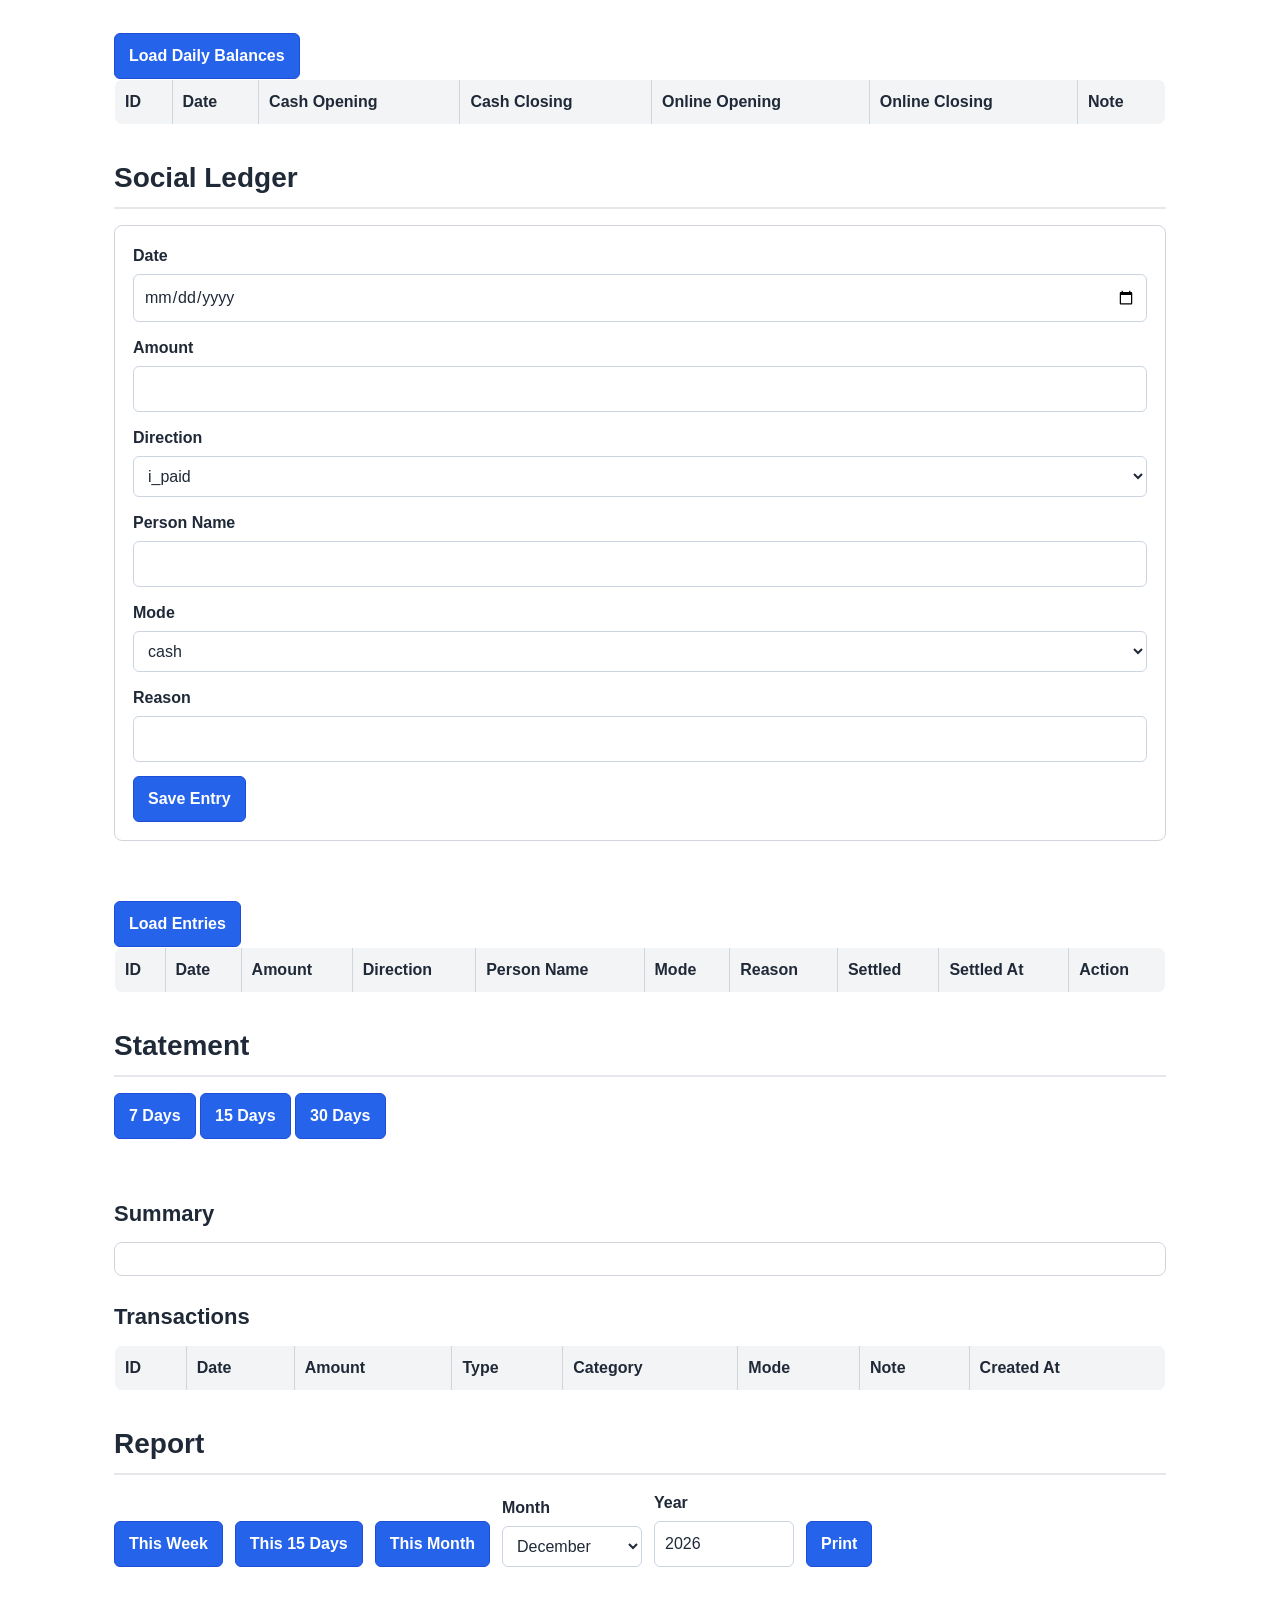
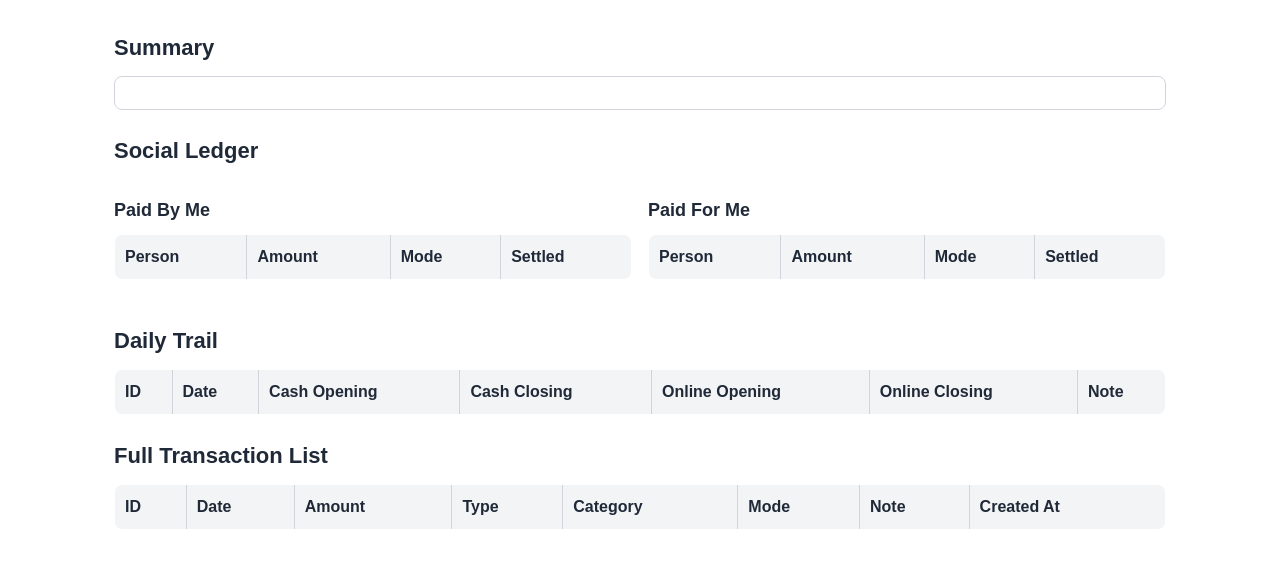
==== commit 50885709: "feat: add shared expense tracking with auto social ledger entry" ====
--- a/frontend/index.html
+++ b/frontend/index.html
@@ -16,8 +16,23 @@
         </div>
 
         <div>
-            <label for="amount">Amount</label>
+            <label for="amount">My Share</label>
             <input type="number" id="amount" name="amount" step="0.01" required>
+        </div>
+
+        <div>
+          <label for="others_share">Others' Share</label>
+          <input type="number" id="others_share" step="0.01" value="0">
+        </div>
+
+        <div id="others_person_container" style="display:none">
+          <label for="others_person">Person Name</label>
+          <input type="text" id="others_person">
+        </div>
+
+        <div>
+          <label>Total</label>
+          <input type="text" id="total_amount" readonly>
         </div>
 
         <div>
@@ -374,6 +389,19 @@
         reportMonthSelect.value = String(today.getMonth() + 1);
         reportYearInput.value = today.getFullYear();
 
+        const othersShareInput = document.getElementById('others_share');
+        othersShareInput.addEventListener('input', () => {
+            const val = parseFloat(othersShareInput.value) || 0;
+            document.getElementById('others_person_container').style.display = val > 0 ? 'block' : 'none';
+            const my = parseFloat(document.getElementById('amount').value) || 0;
+            document.getElementById('total_amount').value = (my + val).toFixed(2);
+        });
+        document.getElementById('amount').addEventListener('input', () => {
+            const my = parseFloat(document.getElementById('amount').value) || 0;
+            const other = parseFloat(document.getElementById('others_share').value) || 0;
+            document.getElementById('total_amount').value = (my + other).toFixed(2);
+        });
+
         transactionForm.addEventListener("submit", async function (event) {
             event.preventDefault();
 
@@ -383,7 +411,9 @@
                 type: document.getElementById("type").value,
                 category: document.getElementById("category").value,
                 mode: document.getElementById("mode").value,
-                note: document.getElementById("note").value
+                note: document.getElementById("note").value,
+                others_share: parseFloat(document.getElementById('others_share').value) || 0,
+                others_person: document.getElementById('others_person').value || ''
             };
 
             try {
@@ -663,7 +693,9 @@
                     row.innerHTML = `
                         <td>${transaction.id}</td>
                         <td>${transaction.date}</td>
-                        <td>${transaction.amount}</td>
+                        <td>${transaction.amount.toFixed(2)}</td>
+                        <td>${(transaction.others_share || 0).toFixed(2)}</td>
+                        <td>${transaction.others_person || ""}</td>
                         <td>${transaction.type}</td>
                         <td>${transaction.category}</td>
                         <td>${transaction.mode}</td>
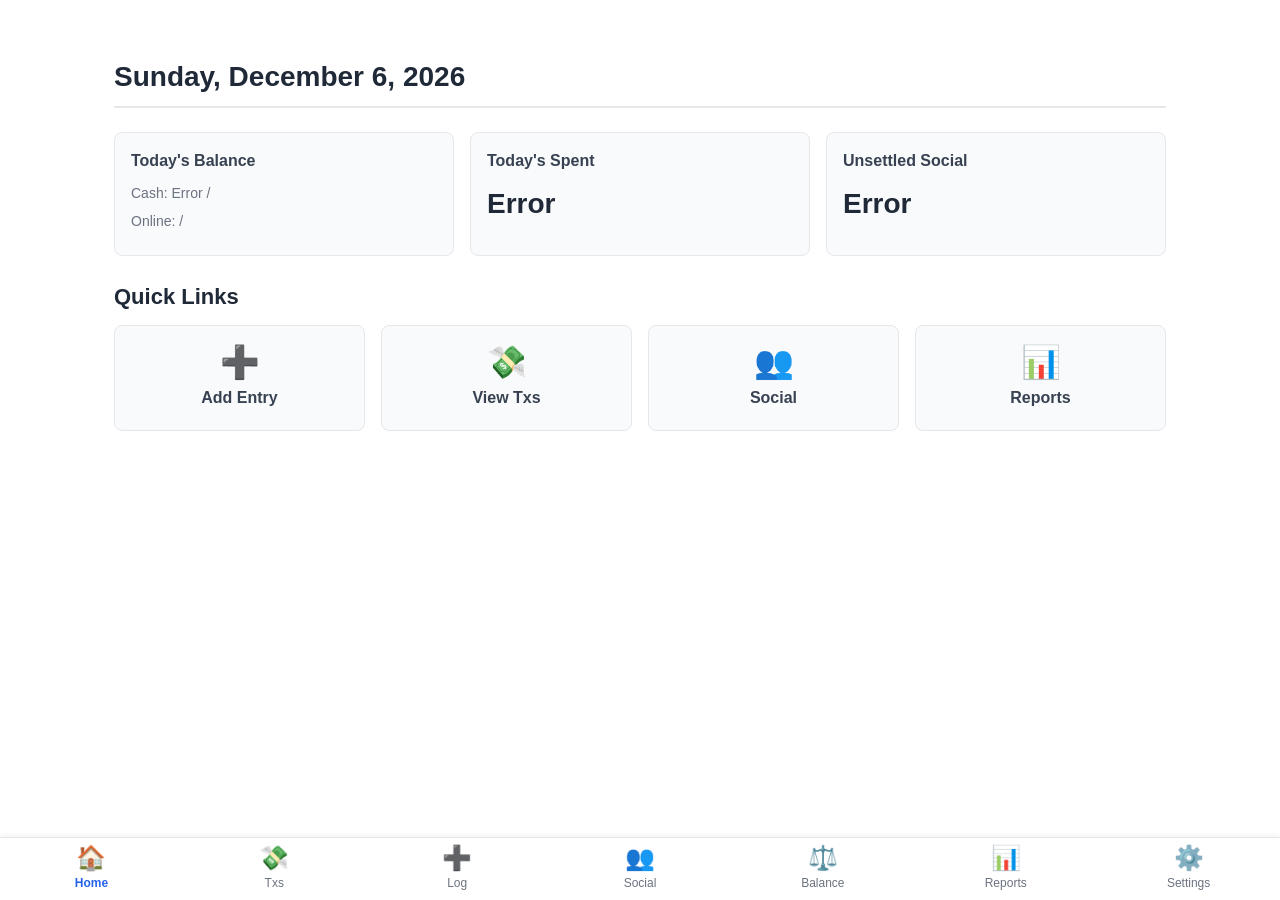
==== commit 28f10433: "fix: sort social ledger by created_at, hide settle for they_paid entries" ====
--- a/frontend/index.html
+++ b/frontend/index.html
@@ -3,820 +3,129 @@
 <head>
     <meta charset="UTF-8">
     <meta name="viewport" content="width=device-width, initial-scale=1.0">
-    <title>PaisaLog</title>
+    <title>Dashboard - PaisaLog</title>
     <link rel="stylesheet" href="style.css">
 </head>
 <body>
-    <h1>PaisaLog Transactions</h1>
+    <h1 id="date-heading">Loading date...</h1>
 
-    <form id="transaction-form">
-        <div>
-            <label for="date">Date</label>
-            <input type="date" id="date" name="date" required>
+    <div class="dashboard-grid">
+        <div class="dashboard-card">
+            <h3>Today's Balance</h3>
+            <p>Cash: <span id="balance-cash-opening">...</span> / <span id="balance-cash-closing">...</span></p>
+            <p>Online: <span id="balance-online-opening">...</span> / <span id="balance-online-closing">...</span></p>
         </div>
-
-        <div>
-            <label for="amount">My Share</label>
-            <input type="number" id="amount" name="amount" step="0.01" required>
+        <div class="dashboard-card">
+            <h3>Today's Spent</h3>
+            <p class="large-text" id="total-spent">...</p>
         </div>
-
-        <div>
-          <label for="others_share">Others' Share</label>
-          <input type="number" id="others_share" step="0.01" value="0">
+        <div class="dashboard-card">
+            <h3>Unsettled Social</h3>
+            <p class="large-text" id="unsettled-count">...</p>
         </div>
-
-        <div id="others_person_container" style="display:none">
-          <label for="others_person">Person Name</label>
-          <input type="text" id="others_person">
-        </div>
-
-        <div>
-          <label>Total</label>
-          <input type="text" id="total_amount" readonly>
-        </div>
-
-        <div>
-            <label for="type">Type</label>
-            <select id="type" name="type" required>
-                <option value="debit">debit</option>
-                <option value="credit">credit</option>
-                <option value="deposit">deposit</option>
-            </select>
-        </div>
-
-        <div>
-            <label for="category">Category</label>
-            <input type="text" id="category" name="category" required>
-        </div>
-
-        <div>
-            <label for="mode">Mode</label>
-            <select id="mode" name="mode" required>
-                <option value="cash">cash</option>
-                <option value="online">online</option>
-            </select>
-        </div>
-
-        <div>
-            <label for="note">Note</label>
-            <input type="text" id="note" name="note">
-        </div>
-
-        <button type="submit">Save Transaction</button>
-    </form>
-
-    <p id="message"></p>
-
-    <button type="button" id="load-transactions">Load Transactions</button>
-
-    <table border="1">
-        <thead>
-            <tr>
-                <th>ID</th>
-                <th>Date</th>
-                <th>Amount</th>
-                <th>Type</th>
-                <th>Category</th>
-                <th>Mode</th>
-                <th>Note</th>
-                <th>Created At</th>
-            </tr>
-        </thead>
-        <tbody id="transactions-table-body"></tbody>
-    </table>
-
-    <h1>Daily Balance</h1>
-
-    <div class="daily-balance-panels">
-        <form id="morning-balance-form" class="daily-balance-panel">
-            <h2>Morning</h2>
-
-            <div>
-                <label for="morning-balance-date">Date</label>
-                <input type="date" id="morning-balance-date" name="date" required>
-            </div>
-
-            <div>
-                <label for="cash-opening">Cash Opening</label>
-                <input type="number" id="cash-opening" name="cash_opening" step="0.01" required>
-            </div>
-
-            <div>
-                <label for="online-opening">Online Opening</label>
-                <input type="number" id="online-opening" name="online_opening" step="0.01" required>
-            </div>
-
-            <button type="submit">Save Morning</button>
-        </form>
-
-        <form id="night-balance-form" class="daily-balance-panel">
-            <h2>Night</h2>
-
-            <div>
-                <label for="night-balance-date">Date</label>
-                <input type="date" id="night-balance-date" name="date" required>
-            </div>
-
-            <div>
-                <label for="cash-closing">Cash Closing</label>
-                <input type="number" id="cash-closing" name="cash_closing" step="0.01" required>
-            </div>
-
-            <div>
-                <label for="online-closing">Online Closing</label>
-                <input type="number" id="online-closing" name="online_closing" step="0.01" required>
-            </div>
-
-            <button type="submit">Save Night</button>
-        </form>
     </div>
 
-    <p id="daily-balance-message"></p>
-
-    <button type="button" id="load-daily-balances">Load Daily Balances</button>
-
-    <table border="1">
-        <thead>
-            <tr>
-                <th>ID</th>
-                <th>Date</th>
-                <th>Cash Opening</th>
-                <th>Cash Closing</th>
-                <th>Online Opening</th>
-                <th>Online Closing</th>
-                <th>Note</th>
-            </tr>
-        </thead>
-        <tbody id="daily-balances-table-body"></tbody>
-    </table>
-
-    <h1>Social Ledger</h1>
-
-    <form id="social-ledger-form">
-        <div>
-            <label for="social-ledger-date">Date</label>
-            <input type="date" id="social-ledger-date" name="date" required>
-        </div>
-
-        <div>
-            <label for="social-ledger-amount">Amount</label>
-            <input type="number" id="social-ledger-amount" name="amount" step="0.01" required>
-        </div>
-
-        <div>
-            <label for="direction">Direction</label>
-            <select id="direction" name="direction" required>
-                <option value="i_paid">i_paid</option>
-                <option value="they_paid">they_paid</option>
-            </select>
-        </div>
-
-        <div>
-            <label for="person-name">Person Name</label>
-            <input type="text" id="person-name" name="person_name" required>
-        </div>
-
-        <div>
-            <label for="social-ledger-mode">Mode</label>
-            <select id="social-ledger-mode" name="mode" required>
-                <option value="cash">cash</option>
-                <option value="online">online</option>
-            </select>
-        </div>
-
-        <div>
-            <label for="reason">Reason</label>
-            <input type="text" id="reason" name="reason">
-        </div>
-
-        <button type="submit">Save Entry</button>
-    </form>
-
-    <p id="social-ledger-message"></p>
-
-    <button type="button" id="load-social-ledger">Load Entries</button>
-
-    <table border="1">
-        <thead>
-            <tr>
-                <th>ID</th>
-                <th>Date</th>
-                <th>Amount</th>
-                <th>Direction</th>
-                <th>Person Name</th>
-                <th>Mode</th>
-                <th>Reason</th>
-                <th>Settled</th>
-                <th>Settled At</th>
-                <th>Action</th>
-            </tr>
-        </thead>
-        <tbody id="social-ledger-table-body"></tbody>
-    </table>
-
-    <h1>Statement</h1>
-
-    <button type="button" id="statement-7-days">7 Days</button>
-    <button type="button" id="statement-15-days">15 Days</button>
-    <button type="button" id="statement-30-days">30 Days</button>
-
-    <p id="statement-message"></p>
-
-    <h2>Summary</h2>
-    <div id="statement-summary"></div>
-
-    <h2>Transactions</h2>
-    <table border="1">
-        <thead>
-            <tr>
-                <th>ID</th>
-                <th>Date</th>
-                <th>Amount</th>
-                <th>Type</th>
-                <th>Category</th>
-                <th>Mode</th>
-                <th>Note</th>
-                <th>Created At</th>
-            </tr>
-        </thead>
-        <tbody id="statement-transactions-table-body"></tbody>
-    </table>
-
-    <h1>Report</h1>
-
-    <div class="report-controls">
-        <button type="button" id="report-weekly">This Week</button>
-        <button type="button" id="report-15-days">This 15 Days</button>
-        <button type="button" id="report-monthly">This Month</button>
-
-        <div>
-            <label for="report-month">Month</label>
-            <select id="report-month">
-                <option value="1">January</option>
-                <option value="2">February</option>
-                <option value="3">March</option>
-                <option value="4">April</option>
-                <option value="5">May</option>
-                <option value="6">June</option>
-                <option value="7">July</option>
-                <option value="8">August</option>
-                <option value="9">September</option>
-                <option value="10">October</option>
-                <option value="11">November</option>
-                <option value="12">December</option>
-            </select>
-        </div>
-
-        <div>
-            <label for="report-year">Year</label>
-            <input type="number" id="report-year" min="2000" max="2100">
-        </div>
-
-        <button type="button" id="print-report">Print</button>
+    <h2>Quick Links</h2>
+    <div class="quick-links-grid">
+        <a href="log.html" class="quick-link-card">
+            <span class="nav-icon">➕</span>
+            <span>Add Entry</span>
+        </a>
+        <a href="transactions.html" class="quick-link-card">
+            <span class="nav-icon">💸</span>
+            <span>View Txs</span>
+        </a>
+        <a href="social.html" class="quick-link-card">
+            <span class="nav-icon">👥</span>
+            <span>Social</span>
+        </a>
+        <a href="reports.html" class="quick-link-card">
+            <span class="nav-icon">📊</span>
+            <span>Reports</span>
+        </a>
     </div>
 
-    <p id="report-message"></p>
+    <script src="app.js"></script>
+    <script>
+        document.addEventListener('DOMContentLoaded', () => {
+            // API_BASE_URL is available globally from app.js
 
-    <section id="report-output">
-        <h2>Summary</h2>
-        <div id="report-summary"></div>
+            const getTodayString = () => new Date().toISOString().split('T')[0];
 
-        <h2>Social Ledger</h2>
-        <div class="report-social-lists">
-            <div>
-                <h3>Paid By Me</h3>
-                <table border="1">
-                    <thead>
-                        <tr>
-                            <th>Person</th>
-                            <th>Amount</th>
-                            <th>Mode</th>
-                            <th>Settled</th>
-                        </tr>
-                    </thead>
-                    <tbody id="report-paid-by-me-table-body"></tbody>
-                </table>
-            </div>
+            function displayTodaysDate() {
+                const heading = document.getElementById('date-heading');
+                const today = new Date();
+                const options = { weekday: 'long', year: 'numeric', month: 'long', day: 'numeric' };
+                heading.textContent = today.toLocaleDateString('en-US', options);
+            }
 
-            <div>
-                <h3>Paid For Me</h3>
-                <table border="1">
-                    <thead>
-                        <tr>
-                            <th>Person</th>
-                            <th>Amount</th>
-                            <th>Mode</th>
-                            <th>Settled</th>
-                        </tr>
-                    </thead>
-                    <tbody id="report-paid-for-me-table-body"></tbody>
-                </table>
-            </div>
-        </div>
+            async function fetchDashboardData() {
+                const today = getTodayString();
+                const loadingText = '...';
+                const errorText = 'Error';
 
-        <h2>Daily Trail</h2>
-        <table border="1">
-            <thead>
-                <tr>
-                    <th>ID</th>
-                    <th>Date</th>
-                    <th>Cash Opening</th>
-                    <th>Cash Closing</th>
-                    <th>Online Opening</th>
-                    <th>Online Closing</th>
-                    <th>Note</th>
-                </tr>
-            </thead>
-            <tbody id="report-daily-trail-table-body"></tbody>
-        </table>
+                // Get elements
+                const balanceCashOpenEl = document.getElementById('balance-cash-opening');
+                const balanceCashCloseEl = document.getElementById('balance-cash-closing');
+                const balanceOnlineOpenEl = document.getElementById('balance-online-opening');
+                const balanceOnlineCloseEl = document.getElementById('balance-online-closing');
+                const totalSpentEl = document.getElementById('total-spent');
+                const unsettledCountEl = document.getElementById('unsettled-count');
 
-        <h2>Full Transaction List</h2>
-        <table border="1">
-            <thead>
-                <tr>
-                    <th>ID</th>
-                    <th>Date</th>
-                    <th>Amount</th>
-                    <th>Type</th>
-                    <th>Category</th>
-                    <th>Mode</th>
-                    <th>Note</th>
-                    <th>Created At</th>
-                </tr>
-            </thead>
-            <tbody id="report-transactions-table-body"></tbody>
-        </table>
-    </section>
+                // Set initial loading states
+                balanceCashOpenEl.textContent = loadingText;
+                balanceCashCloseEl.textContent = loadingText;
+                balanceOnlineOpenEl.textContent = loadingText;
+                balanceOnlineCloseEl.textContent = loadingText;
+                totalSpentEl.textContent = loadingText;
+                unsettledCountEl.textContent = loadingText;
 
-    <script>
-        const API_BASE_URL = window.location.hostname === "127.0.0.1" 
-            ? "http://127.0.0.1:8000" 
-            : `http://${window.location.hostname}:8000`;
+                try {
+                    const [balanceRes, transactionsRes, socialRes] = await Promise.all([
+                        fetch(`${API_BASE_URL}/daily-balance`),
+                        fetch(`${API_BASE_URL}/transactions`),
+                        fetch(`${API_BASE_URL}/social-ledger`)
+                    ]);
 
-        const transactionForm = document.getElementById("transaction-form");
-        const message = document.getElementById("message");
-        const loadTransactionsButton = document.getElementById("load-transactions");
-        const transactionsTableBody = document.getElementById("transactions-table-body");
-        const morningBalanceForm = document.getElementById("morning-balance-form");
-        const nightBalanceForm = document.getElementById("night-balance-form");
-        const dailyBalanceMessage = document.getElementById("daily-balance-message");
-        const loadDailyBalancesButton = document.getElementById("load-daily-balances");
-        const dailyBalancesTableBody = document.getElementById("daily-balances-table-body");
-        const socialLedgerForm = document.getElementById("social-ledger-form");
-        const socialLedgerMessage = document.getElementById("social-ledger-message");
-        const loadSocialLedgerButton = document.getElementById("load-social-ledger");
-        const socialLedgerTableBody = document.getElementById("social-ledger-table-body");
-        const statement7DaysButton = document.getElementById("statement-7-days");
-        const statement15DaysButton = document.getElementById("statement-15-days");
-        const statement30DaysButton = document.getElementById("statement-30-days");
-        const statementMessage = document.getElementById("statement-message");
-        const statementSummary = document.getElementById("statement-summary");
-        const statementTransactionsTableBody = document.getElementById("statement-transactions-table-body");
-        const reportWeeklyButton = document.getElementById("report-weekly");
-        const report15DaysButton = document.getElementById("report-15-days");
-        const reportMonthlyButton = document.getElementById("report-monthly");
-        const reportMonthSelect = document.getElementById("report-month");
-        const reportYearInput = document.getElementById("report-year");
-        const printReportButton = document.getElementById("print-report");
-        const reportMessage = document.getElementById("report-message");
-        const reportSummary = document.getElementById("report-summary");
-        const reportPaidByMeTableBody = document.getElementById("report-paid-by-me-table-body");
-        const reportPaidForMeTableBody = document.getElementById("report-paid-for-me-table-body");
-        const reportDailyTrailTableBody = document.getElementById("report-daily-trail-table-body");
-        const reportTransactionsTableBody = document.getElementById("report-transactions-table-body");
-
-        const today = new Date();
-        reportMonthSelect.value = String(today.getMonth() + 1);
-        reportYearInput.value = today.getFullYear();
-
-        const othersShareInput = document.getElementById('others_share');
-        othersShareInput.addEventListener('input', () => {
-            const val = parseFloat(othersShareInput.value) || 0;
-            document.getElementById('others_person_container').style.display = val > 0 ? 'block' : 'none';
-            const my = parseFloat(document.getElementById('amount').value) || 0;
-            document.getElementById('total_amount').value = (my + val).toFixed(2);
-        });
-        document.getElementById('amount').addEventListener('input', () => {
-            const my = parseFloat(document.getElementById('amount').value) || 0;
-            const other = parseFloat(document.getElementById('others_share').value) || 0;
-            document.getElementById('total_amount').value = (my + other).toFixed(2);
-        });
-
-        transactionForm.addEventListener("submit", async function (event) {
-            event.preventDefault();
-
-            const transaction = {
-                date: document.getElementById("date").value,
-                amount: Number(document.getElementById("amount").value),
-                type: document.getElementById("type").value,
-                category: document.getElementById("category").value,
-                mode: document.getElementById("mode").value,
-                note: document.getElementById("note").value,
-                others_share: parseFloat(document.getElementById('others_share').value) || 0,
-                others_person: document.getElementById('others_person').value || ''
-            };
-
-            try {
-                const response = await fetch(`${API_BASE_URL}/transactions`, {
-                    method: "POST",
-                    headers: {
-                        "Content-Type": "application/json"
-                    },
-                    body: JSON.stringify(transaction)
-                });
-
-                if (!response.ok) {
-                    throw new Error("Could not save transaction");
-                }
-
-                message.textContent = "Transaction saved successfully.";
-                transactionForm.reset();
-                loadTransactions();
-            } catch (error) {
-                message.textContent = `Error: ${error.message}`;
-            }
-        });
-
-        loadTransactionsButton.addEventListener("click", loadTransactions);
-        loadDailyBalancesButton.addEventListener("click", loadDailyBalances);
-        loadSocialLedgerButton.addEventListener("click", loadSocialLedgerEntries);
-        statement7DaysButton.addEventListener("click", function () {
-            loadStatement(7);
-        });
-        statement15DaysButton.addEventListener("click", function () {
-            loadStatement(15);
-        });
-        statement30DaysButton.addEventListener("click", function () {
-            loadStatement(30);
-        });
-        reportWeeklyButton.addEventListener("click", function () {
-            loadReport("weekly");
-        });
-        report15DaysButton.addEventListener("click", function () {
-            loadReport("15days");
-        });
-        reportMonthlyButton.addEventListener("click", function () {
-            loadReport("monthly");
-        });
-        printReportButton.addEventListener("click", function () {
-            window.print();
-        });
-
-        morningBalanceForm.addEventListener("submit", async function (event) {
-            event.preventDefault();
-
-            const dailyBalance = {
-                date: document.getElementById("morning-balance-date").value,
-                cash_opening: Number(document.getElementById("cash-opening").value),
-                online_opening: Number(document.getElementById("online-opening").value)
-            };
-
-            await saveDailyBalance(dailyBalance, morningBalanceForm, "Morning balance saved successfully.");
-        });
-
-        nightBalanceForm.addEventListener("submit", async function (event) {
-            event.preventDefault();
-
-            const dailyBalance = {
-                date: document.getElementById("night-balance-date").value,
-                cash_closing: Number(document.getElementById("cash-closing").value),
-                online_closing: Number(document.getElementById("online-closing").value),
-            };
-
-            await saveDailyBalance(dailyBalance, nightBalanceForm, "Night balance saved successfully.");
-        });
-
-        async function saveDailyBalance(dailyBalance, form, successMessage) {
-            try {
-                const response = await fetch(`${API_BASE_URL}/daily-balance`, {
-                    method: "POST",
-                    headers: {
-                        "Content-Type": "application/json"
-                    },
-                    body: JSON.stringify(dailyBalance)
-                });
-
-                if (!response.ok) {
-                    throw new Error("Could not save daily balance");
-                }
-
-                dailyBalanceMessage.textContent = successMessage;
-                form.reset();
-                loadDailyBalances();
-            } catch (error) {
-                dailyBalanceMessage.textContent = `Error: ${error.message}`;
-            }
-        }
-
-        socialLedgerForm.addEventListener("submit", async function (event) {
-            event.preventDefault();
-
-            const socialLedgerEntry = {
-                date: document.getElementById("social-ledger-date").value,
-                amount: Number(document.getElementById("social-ledger-amount").value),
-                direction: document.getElementById("direction").value,
-                person_name: document.getElementById("person-name").value,
-                mode: document.getElementById("social-ledger-mode").value,
-                reason: document.getElementById("reason").value
-            };
-
-            try {
-                const response = await fetch(`${API_BASE_URL}/social-ledger`, {
-                    method: "POST",
-                    headers: {
-                        "Content-Type": "application/json"
-                    },
-                    body: JSON.stringify(socialLedgerEntry)
-                });
-
-                if (!response.ok) {
-                    throw new Error("Could not save social ledger entry");
-                }
-
-                socialLedgerMessage.textContent = "Social ledger entry saved successfully.";
-                socialLedgerForm.reset();
-                loadSocialLedgerEntries();
-            } catch (error) {
-                socialLedgerMessage.textContent = `Error: ${error.message}`;
-            }
-        });
-
-        async function loadTransactions() {
-            try {
-                const response = await fetch(`${API_BASE_URL}/transactions`);
-
-                if (!response.ok) {
-                    throw new Error("Could not load transactions");
-                }
-
-                const transactions = await response.json();
-                transactionsTableBody.innerHTML = "";
-
-                for (const transaction of transactions) {
-                    const row = document.createElement("tr");
-
-                    row.innerHTML = `
-                        <td>${transaction.id}</td>
-                        <td>${transaction.date}</td>
-                        <td>${transaction.amount}</td>
-                        <td>${transaction.type}</td>
-                        <td>${transaction.category}</td>
-                        <td>${transaction.mode}</td>
-                        <td>${transaction.note || ""}</td>
-                        <td>${transaction.created_at}</td>
-                    `;
-
-                    transactionsTableBody.appendChild(row);
-                }
-            } catch (error) {
-                message.textContent = `Error: ${error.message}`;
-            }
-        }
-
-        async function loadDailyBalances() {
-            try {
-                const response = await fetch(`${API_BASE_URL}/daily-balance`);
-
-                if (!response.ok) {
-                    throw new Error("Could not load daily balances");
-                }
-
-                const dailyBalances = await response.json();
-                dailyBalancesTableBody.innerHTML = "";
-
-                for (const dailyBalance of dailyBalances) {
-                    const row = document.createElement("tr");
-
-                    row.innerHTML = `
-                        <td>${dailyBalance.id}</td>
-                        <td>${dailyBalance.date}</td>
-                        <td>${dailyBalance.cash_opening ?? ""}</td>
-                        <td>${dailyBalance.cash_closing ?? ""}</td>
-                        <td>${dailyBalance.online_opening ?? ""}</td>
-                        <td>${dailyBalance.online_closing ?? ""}</td>
-                        <td>${dailyBalance.note || ""}</td>
-                    `;
-
-                    dailyBalancesTableBody.appendChild(row);
-                }
-            } catch (error) {
-                dailyBalanceMessage.textContent = `Error: ${error.message}`;
-            }
-        }
-
-        async function loadSocialLedgerEntries() {
-            try {
-                const response = await fetch(`${API_BASE_URL}/social-ledger`);
-
-                if (!response.ok) {
-                    throw new Error("Could not load social ledger entries");
-                }
-
-                const socialLedgerEntries = await response.json();
-                socialLedgerTableBody.innerHTML = "";
-
-                for (const entry of socialLedgerEntries) {
-                    const row = document.createElement("tr");
-                    const settleButton = entry.is_settled ? "" : `<button type="button" onclick="settleSocialLedgerEntry(${entry.id})">Settle</button>`;
-
-                    row.innerHTML = `
-                        <td>${entry.id}</td>
-                        <td>${entry.date}</td>
-                        <td>${entry.amount}</td>
-                        <td>${entry.direction}</td>
-                        <td>${entry.person_name}</td>
-                        <td>${entry.mode}</td>
-                        <td>${entry.reason || ""}</td>
-                        <td>${entry.is_settled ? "Yes" : "No"}</td>
-                        <td>${entry.settled_at || ""}</td>
-                        <td>${settleButton}</td>
-                    `;
-
-                    // Apply row classes based on direction and settled state
-                    if (entry.is_settled) {
-                        row.classList.add('ledger-settled');
-                    } else if (entry.direction === 'i_paid') {
-                        row.classList.add('ledger-i-paid');
-                    } else if (entry.direction === 'they_paid') {
-                        row.classList.add('ledger-they-paid');
+                    if (!balanceRes.ok || !transactionsRes.ok || !socialRes.ok) {
+                        throw new Error('Failed to fetch dashboard data');
                     }
 
-                    socialLedgerTableBody.appendChild(row);
+                    const balances = await balanceRes.json();
+                    const transactions = await transactionsRes.json();
+                    const socialLedger = await socialRes.json();
+
+                    // 1. Process Daily Balance
+                    const todaysBalance = balances.find(b => b.date === today);
+                    balanceCashOpenEl.textContent = todaysBalance?.cash_opening?.toFixed(2) ?? 'N/A';
+                    balanceCashCloseEl.textContent = todaysBalance?.cash_closing?.toFixed(2) ?? 'N/A';
+                    balanceOnlineOpenEl.textContent = todaysBalance?.online_opening?.toFixed(2) ?? 'N/A';
+                    balanceOnlineCloseEl.textContent = todaysBalance?.online_closing?.toFixed(2) ?? 'N/A';
+
+                    // 2. Process Total Spent
+                    const todaysDebits = transactions
+                        .filter(tx => tx.date === today && tx.type === 'debit')
+                        .reduce((sum, tx) => sum + tx.amount, 0);
+                    totalSpentEl.textContent = `₹${todaysDebits.toFixed(2)}`;
+
+                    // 3. Process Social Activity
+                    const unsettledCount = socialLedger.filter(entry => !entry.is_settled).length;
+                    unsettledCountEl.textContent = unsettledCount;
+
+                } catch (error) {
+                    console.error('Error loading dashboard:', error);
+                    balanceCashOpenEl.textContent = errorText;
+                    balanceCashCloseEl.textContent = '';
+                    balanceOnlineOpenEl.textContent = '';
+                    balanceOnlineCloseEl.textContent = '';
+                    totalSpentEl.textContent = errorText;
+                    unsettledCountEl.textContent = errorText;
                 }
-            } catch (error) {
-                socialLedgerMessage.textContent = `Error: ${error.message}`;
             }
-        }
 
-        async function settleSocialLedgerEntry(id) {
-            try {
-                const response = await fetch(`${API_BASE_URL}/social-ledger/${id}/settle`, {
-                    method: "PATCH"
-                });
-
-                if (!response.ok) {
-                    throw new Error("Could not settle social ledger entry");
-                }
-
-                socialLedgerMessage.textContent = "Social ledger entry settled successfully.";
-                loadSocialLedgerEntries();
-            } catch (error) {
-                socialLedgerMessage.textContent = `Error: ${error.message}`;
-            }
-        }
-
-        async function loadStatement(days) {
-            try {
-                const response = await fetch(`${API_BASE_URL}/statement?range=${days}`);
-
-                if (!response.ok) {
-                    throw new Error("Could not load statement");
-                }
-
-                const statement = await response.json();
-
-                statementMessage.textContent = "";
-                statementSummary.innerHTML = `
-                    <p>Date From: ${statement.date_from}</p>
-                    <p>Date To: ${statement.date_to}</p>
-                    <p>Total Debit: ${statement.total_debit}</p>
-                    <p>Total Credit: ${statement.total_credit}</p>
-                    <p>Total Deposit: ${statement.total_deposit}</p>
-                    <p>Net: ${statement.net}</p>
-                `;
-
-                statementTransactionsTableBody.innerHTML = "";
-
-                for (const transaction of statement.transactions) {
-                    const row = document.createElement("tr");
-
-                    row.innerHTML = `
-                        <td>${transaction.id}</td>
-                        <td>${transaction.date}</td>
-                        <td>${transaction.amount.toFixed(2)}</td>
-                        <td>${(transaction.others_share || 0).toFixed(2)}</td>
-                        <td>${transaction.others_person || ""}</td>
-                        <td>${transaction.type}</td>
-                        <td>${transaction.category}</td>
-                        <td>${transaction.mode}</td>
-                        <td>${transaction.note || ""}</td>
-                        <td>${transaction.created_at}</td>
-                    `;
-
-                    statementTransactionsTableBody.appendChild(row);
-                }
-            } catch (error) {
-                statementMessage.textContent = `Error: ${error.message}`;
-            }
-        }
-
-        async function loadReport(reportType) {
-            try {
-                let reportUrl = `${API_BASE_URL}/report?type=${reportType}`;
-
-                if (reportType === "monthly") {
-                    reportUrl += `&month=${reportMonthSelect.value}&year=${reportYearInput.value}`;
-                }
-
-                const response = await fetch(reportUrl);
-
-                if (!response.ok) {
-                    throw new Error("Could not load report");
-                }
-
-                const report = await response.json();
-                renderReport(report);
-            } catch (error) {
-                reportMessage.textContent = `Error: ${error.message}`;
-            }
-        }
-
-        function formatAmount(value) {
-            return Number(value || 0).toFixed(2);
-        }
-
-        function renderReport(report) {
-            reportMessage.textContent = "";
-            reportSummary.innerHTML = `
-                <div><span>Report Type</span><strong>${report.report_type}</strong></div>
-                <div><span>Date From</span><strong>${report.date_from}</strong></div>
-                <div><span>Date To</span><strong>${report.date_to}</strong></div>
-                <div><span>Opening Balance</span><strong>${formatAmount(report.opening_balance)}</strong></div>
-                <div><span>Closing Balance</span><strong>${formatAmount(report.closing_balance)}</strong></div>
-                <div><span>Total Credit</span><strong>${formatAmount(report.total_credit)}</strong></div>
-                <div><span>Total Deposit</span><strong>${formatAmount(report.total_deposit)}</strong></div>
-                <div><span>Total Debit</span><strong>${formatAmount(report.total_debit)}</strong></div>
-                <div><span>Cash Spent</span><strong>${formatAmount(report.cash_spent)}</strong></div>
-                <div><span>Online Spent</span><strong>${formatAmount(report.online_spent)}</strong></div>
-                <div><span>Unsettled Count</span><strong>${report.unsettled_count}</strong></div>
-                <div><span>Unsettled Total</span><strong>${formatAmount(report.unsettled_total)}</strong></div>
-                <div><span>Net</span><strong>${formatAmount(report.net)}</strong></div>
-                <div><span>Accountability Gap</span><strong>${formatAmount(report.accountability_gap)}</strong></div>
-            `;
-
-            renderSocialReportRows(reportPaidByMeTableBody, report.social_paid_by_me);
-            renderSocialReportRows(reportPaidForMeTableBody, report.social_paid_for_me);
-            renderReportDailyTrail(report.daily_trail);
-            renderReportTransactions(report.transactions);
-        }
-
-        function renderSocialReportRows(tableBody, entries) {
-            tableBody.innerHTML = "";
-
-            for (const entry of entries) {
-                const row = document.createElement("tr");
-
-                row.innerHTML = `
-                    <td>${entry.person_name}</td>
-                    <td>${formatAmount(entry.amount)}</td>
-                    <td>${entry.mode}</td>
-                    <td>${entry.is_settled ? "Yes" : "No"}</td>
-                `;
-
-                tableBody.appendChild(row);
-            }
-        }
-
-        function renderReportDailyTrail(dailyTrail) {
-            reportDailyTrailTableBody.innerHTML = "";
-
-            for (const dailyBalance of dailyTrail) {
-                const row = document.createElement("tr");
-
-                row.innerHTML = `
-                    <td>${dailyBalance.id}</td>
-                    <td>${dailyBalance.date}</td>
-                    <td>${dailyBalance.cash_opening ?? ""}</td>
-                    <td>${dailyBalance.cash_closing ?? ""}</td>
-                    <td>${dailyBalance.online_opening ?? ""}</td>
-                    <td>${dailyBalance.online_closing ?? ""}</td>
-                    <td>${dailyBalance.note || ""}</td>
-                `;
-
-                reportDailyTrailTableBody.appendChild(row);
-            }
-        }
-
-        function renderReportTransactions(transactions) {
-            reportTransactionsTableBody.innerHTML = "";
-
-            for (const transaction of transactions) {
-                const row = document.createElement("tr");
-
-                row.innerHTML = `
-                    <td>${transaction.id}</td>
-                    <td>${transaction.date}</td>
-                    <td>${formatAmount(transaction.amount)}</td>
-                    <td>${transaction.type}</td>
-                    <td>${transaction.category}</td>
-                    <td>${transaction.mode}</td>
-                    <td>${transaction.note || ""}</td>
-                    <td>${transaction.created_at}</td>
-                `;
-
-                reportTransactionsTableBody.appendChild(row);
-            }
-        }
+            displayTodaysDate();
+            fetchDashboardData();
+        });
     </script>
 </body>
 </html>
--- a/frontend/style.css
+++ b/frontend/style.css
@@ -6,6 +6,7 @@
     max-width: 1100px;
     margin: 0 auto;
     padding: 24px;
+    padding-bottom: 80px; /* Space for bottom nav */
     background: #ffffff;
     color: #1f2937;
     font-family: Arial, sans-serif;
@@ -207,9 +208,248 @@
     font-size: 18px;
 }
 
+/* === Dashboard === */
+.dashboard-grid {
+    display: grid;
+    grid-template-columns: repeat(auto-fit, minmax(250px, 1fr));
+    gap: 16px;
+    margin: 24px 0;
+}
+
+.dashboard-card {
+    background: #f9fafb;
+    border: 1px solid #e5e7eb;
+    border-radius: 8px;
+    padding: 16px;
+}
+
+.dashboard-card h3 {
+    margin-top: 0;
+    font-size: 16px;
+    color: #374151;
+}
+
+.dashboard-card p {
+    font-size: 14px;
+    color: #6b7280;
+    margin: 4px 0;
+}
+
+.dashboard-card .large-text {
+    font-size: 28px;
+    font-weight: bold;
+    color: #1f2937;
+}
+
+.quick-links-grid {
+    display: grid;
+    grid-template-columns: repeat(auto-fit, minmax(150px, 1fr));
+    gap: 16px;
+}
+
+.quick-link-card {
+    display: flex;
+    flex-direction: column;
+    align-items: center;
+    justify-content: center;
+    padding: 20px;
+    background: #f9fafb;
+    border: 1px solid #e5e7eb;
+    border-radius: 8px;
+    text-decoration: none;
+    color: #374151;
+    font-weight: 600;
+    text-align: center;
+    transition: background-color 0.2s, border-color 0.2s;
+}
+
+.quick-link-card .nav-icon {
+    font-size: 32px;
+    margin-bottom: 8px;
+}
+
+.quick-link-card:hover {
+    background-color: #eef2ff;
+    border-color: #c7d2fe;
+}
+
+/* === Settings Page === */
+.settings-list {
+    list-style: none;
+    padding: 0;
+    margin-bottom: 20px;
+    border: 1px solid #d1d5db;
+    border-radius: 8px;
+    overflow: hidden;
+}
+
+.settings-list li {
+    display: flex;
+    justify-content: space-between;
+    align-items: center;
+    padding: 12px 16px;
+    border-bottom: 1px solid #e5e7eb;
+}
+
+.settings-list li:last-child {
+    border-bottom: none;
+}
+
+.settings-list .icon {
+    font-size: 16px;
+    margin-left: 12px;
+}
+
+.settings-list .delete-btn {
+    padding: 4px 8px;
+    font-size: 12px;
+    font-weight: normal;
+    background: #fee2e2;
+    color: #b91c1c;
+    border-color: #fecaca;
+}
+
+/* === Split Rows for Forms === */
+.split-row {
+    display: flex;
+    gap: 8px;
+    align-items: center;
+    margin-bottom: 8px;
+}
+
+.split-row select {
+    flex: 2;
+}
+
+.split-row input {
+    flex: 1;
+}
+
+/* === Social Ledger Groups === */
+.social-groups-container {
+    display: flex;
+    flex-direction: column;
+    gap: 12px;
+}
+
+.social-group-card {
+    border: 1px solid #d1d5db;
+    border-radius: 8px;
+    overflow: hidden;
+}
+
+.social-group-header {
+    display: flex;
+    flex-wrap: wrap;
+    gap: 8px 16px;
+    padding: 12px 16px;
+    cursor: pointer;
+    align-items: center;
+    background-color: #f9fafb;
+    transition: background-color 0.2s;
+}
+
+.social-group-header:hover {
+    background-color: #f3f4f6;
+}
+
+.social-group-header.ledger-i-paid {
+    background-color: #fff4e6;
+}
+.social-group-header.ledger-they-paid {
+    background-color: #ecfdf0;
+}
+
+.social-group-header-item {
+    font-size: 14px;
+}
+
+.social-group-header-item strong {
+    color: #1f2937;
+}
+
+.social-group-header-item span {
+    color: #6b7280;
+    margin-right: 4px;
+}
+
+.social-group-expand {
+    margin-left: auto;
+    font-size: 20px;
+    transition: transform 0.2s;
+}
+
+.social-group-header.open .social-group-expand {
+    transform: rotate(180deg);
+}
+
+.social-group-body {
+    display: none;
+    padding: 0;
+    border-top: 1px solid #d1d5db;
+}
+
+.social-group-body.open {
+    display: block;
+}
+
+.social-group-body table {
+    border: none;
+    border-radius: 0;
+    margin-bottom: 0;
+}
+
+.social-group-body table th {
+    background-color: #ffffff;
+}
+
+/* === Bottom Navigation === */
+.bottom-nav {
+    position: fixed;
+    bottom: 0;
+    left: 0;
+    right: 0;
+    display: flex;
+    justify-content: space-around;
+    background: #ffffff;
+    border-top: 1px solid #e5e7eb;
+    box-shadow: 0 -2px 5px rgba(0, 0, 0, 0.05);
+    z-index: 1000;
+}
+
+.nav-item {
+    flex: 1;
+    display: flex;
+    flex-direction: column;
+    align-items: center;
+    justify-content: center;
+    padding: 8px 4px;
+    color: #6b7280;
+    text-decoration: none;
+    font-size: 12px;
+    text-align: center;
+    transition: color 0.2s;
+}
+
+.nav-item:hover {
+    color: #1f2937;
+}
+
+.nav-icon {
+    font-size: 24px;
+    line-height: 1;
+    margin-bottom: 4px;
+}
+
+.nav-item.active {
+    color: #2563eb;
+    font-weight: 600;
+}
+
 @media (max-width: 700px) {
     body {
         padding: 14px;
+        padding-bottom: 80px; /* Space for bottom nav */
     }
 
     h1 {
